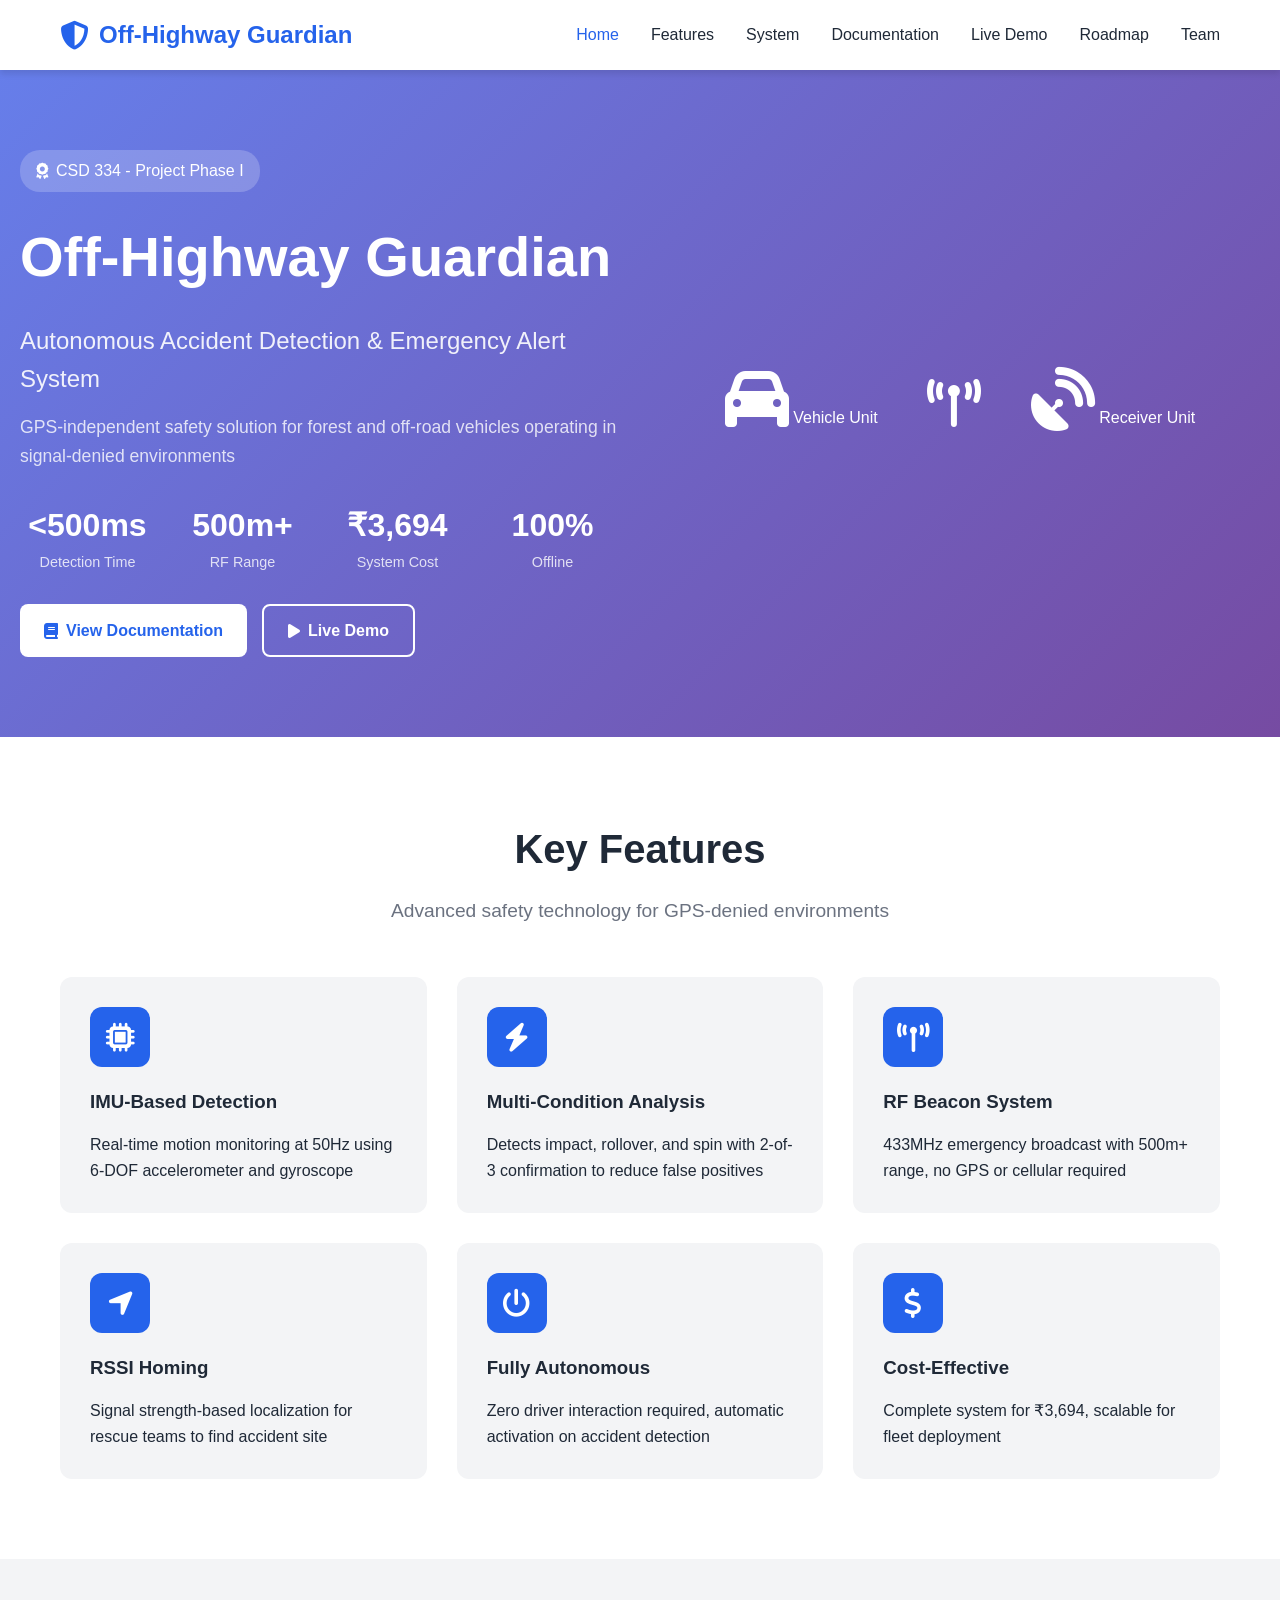
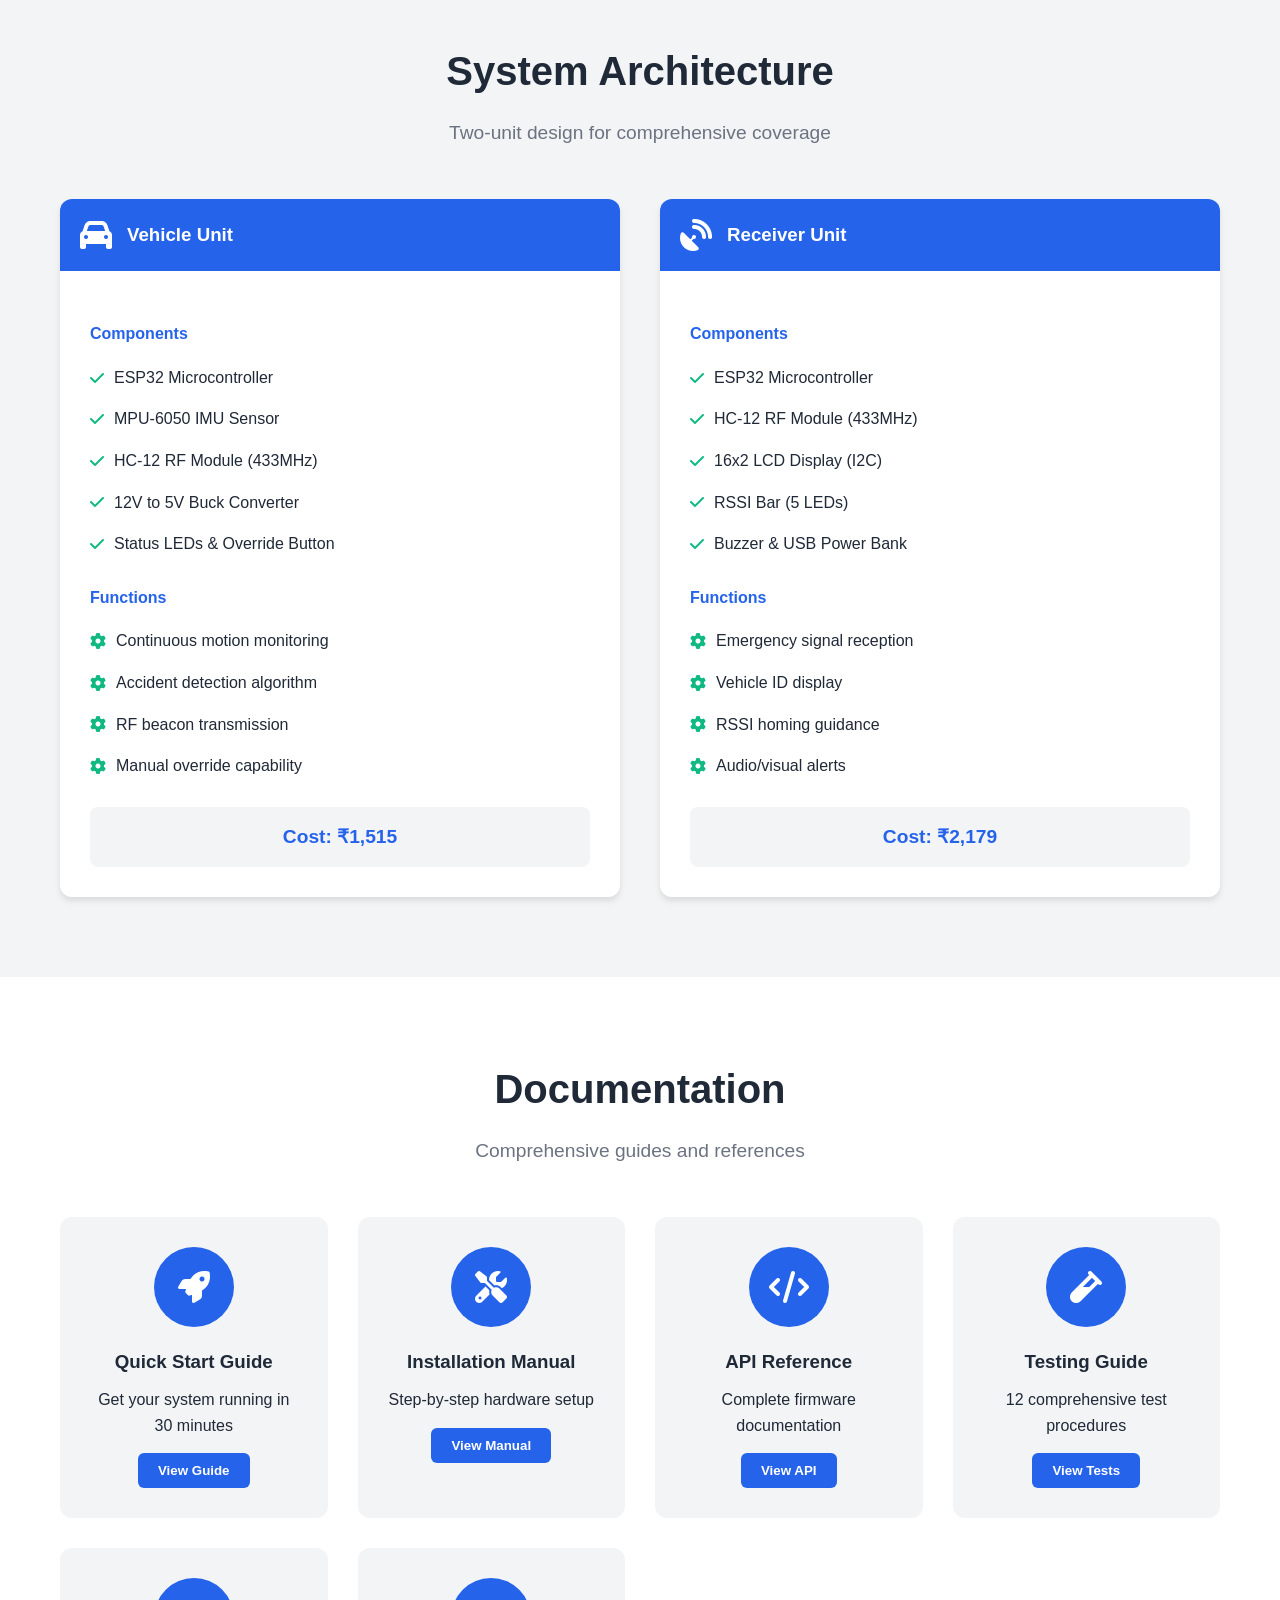
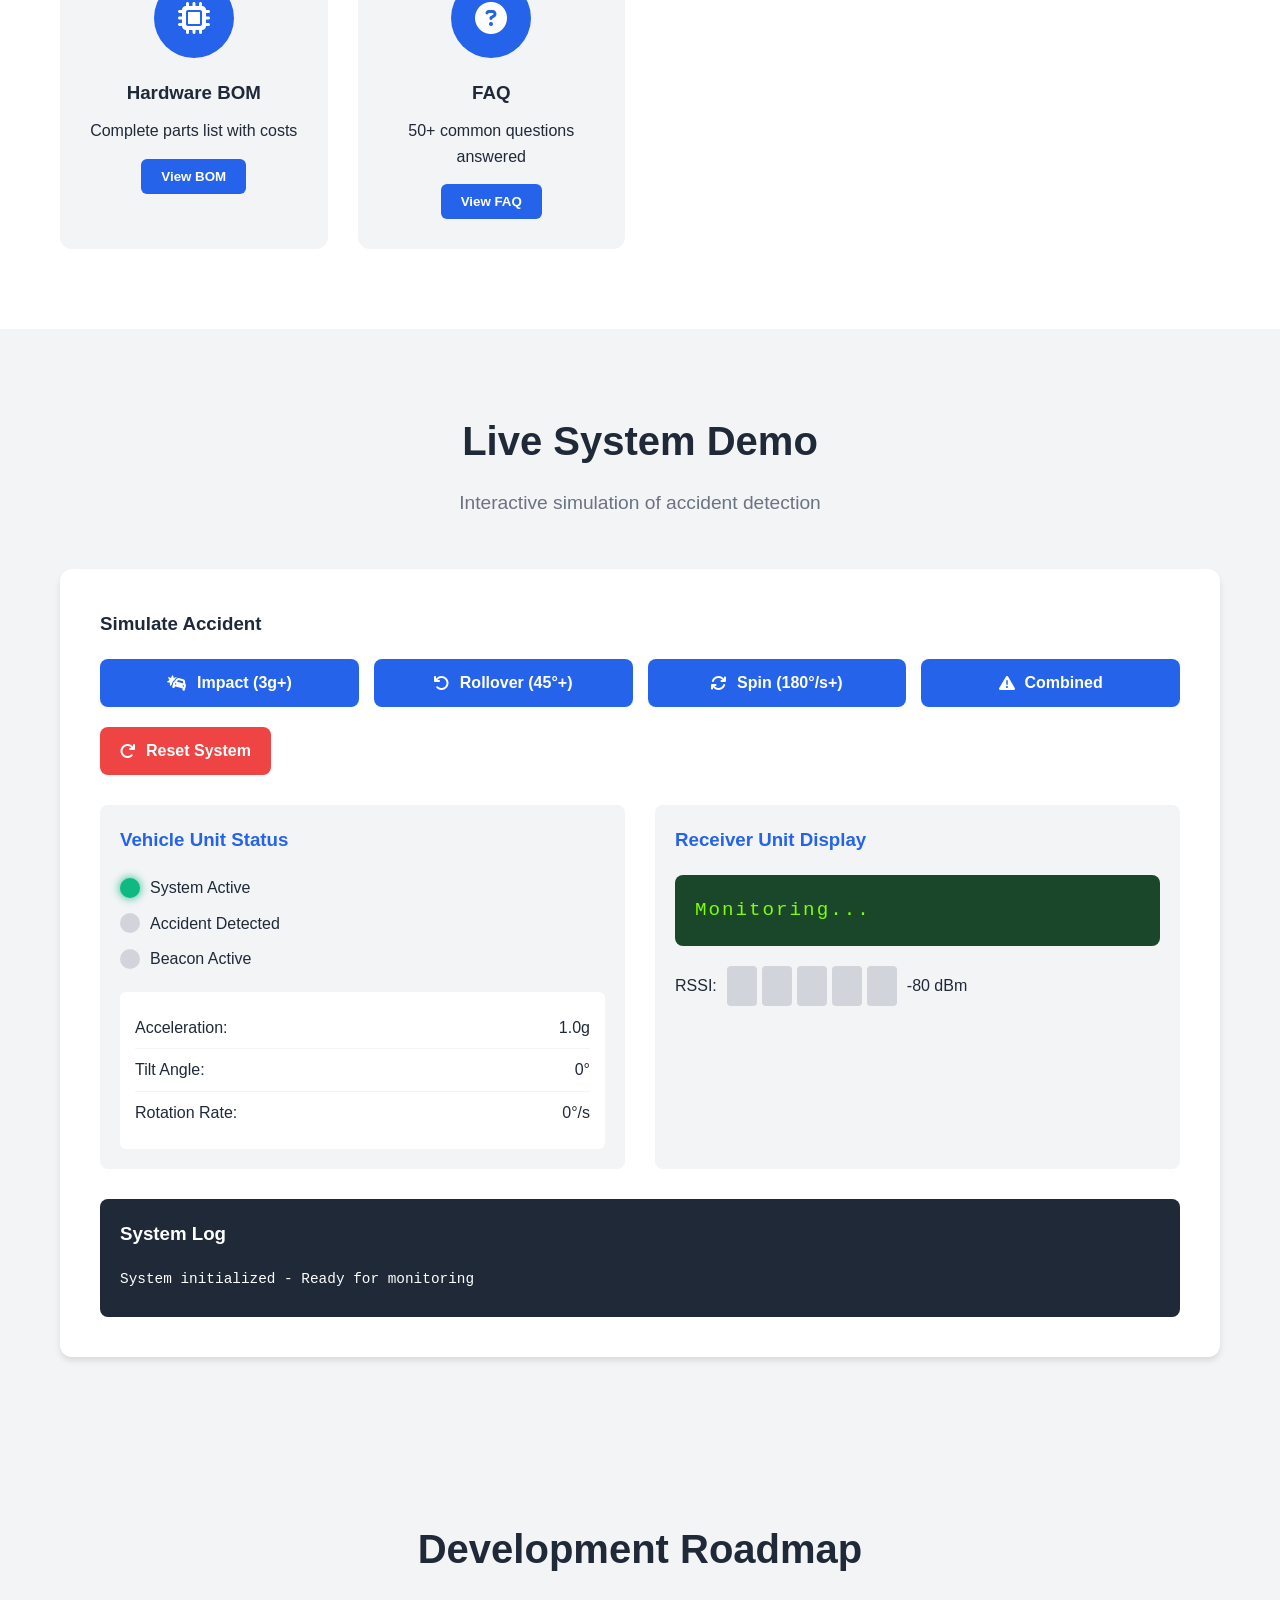
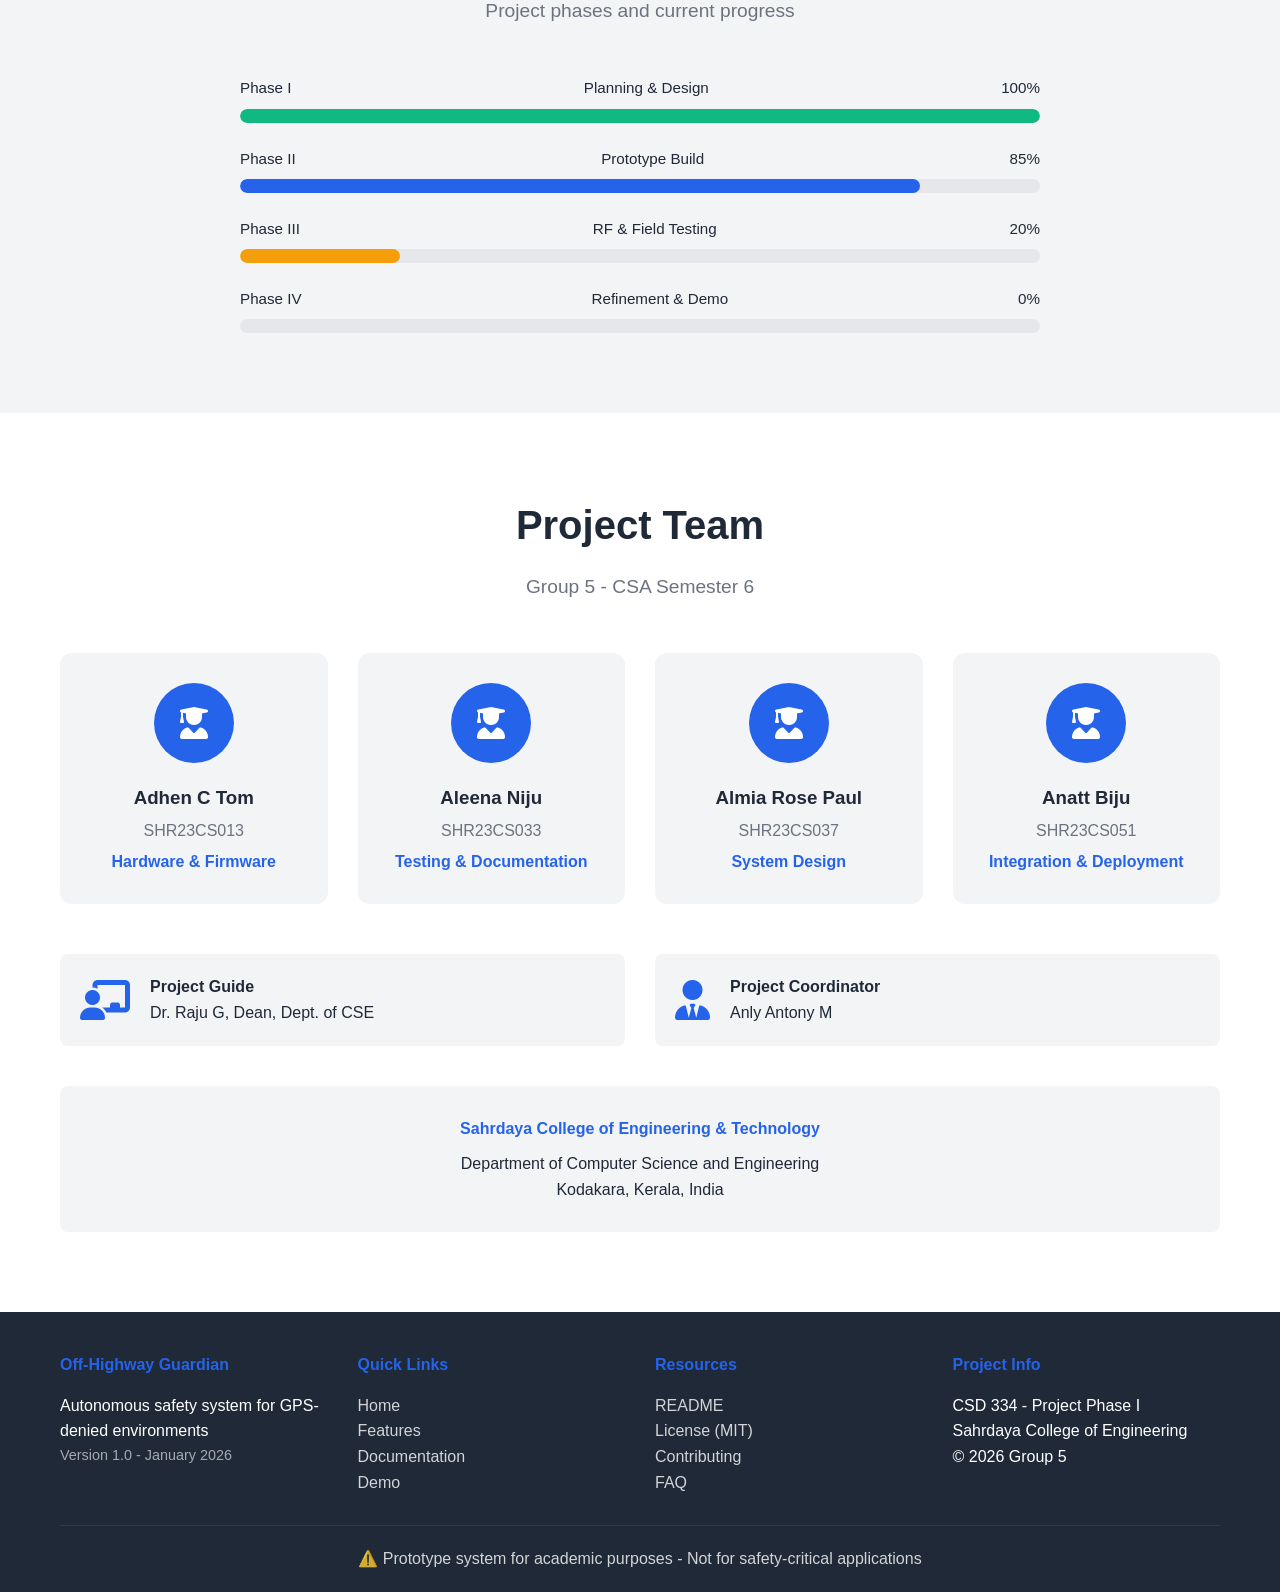
==== web-frontend/index.html @ 7e64b791 "Initial commit: Complete Off-Highway Guardian system - Vehicle unit firmware with IMU-based accident" ====
<!DOCTYPE html>
<html lang="en">
<head>
    <meta charset="UTF-8">
    <meta name="viewport" content="width=device-width, initial-scale=1.0">
    <title>Off-Highway Guardian - Project Dashboard</title>
    <link rel="stylesheet" href="styles.css">
    <link rel="stylesheet" href="https://cdnjs.cloudflare.com/ajax/libs/font-awesome/6.4.0/css/all.min.css">
</head>
<body>
    <!-- Navigation -->
    <nav class="navbar">
        <div class="nav-container">
            <div class="nav-brand">
                <i class="fas fa-shield-alt"></i>
                <span>Off-Highway Guardian</span>
            </div>
            <ul class="nav-menu">
                <li><a href="#home" class="nav-link active">Home</a></li>
                <li><a href="#features" class="nav-link">Features</a></li>
                <li><a href="#system" class="nav-link">System</a></li>
                <li><a href="#docs" class="nav-link">Documentation</a></li>
                <li><a href="#demo" class="nav-link">Live Demo</a></li>
                <li><a href="#roadmap" class="nav-link">Roadmap</a></li>
                <li><a href="#team" class="nav-link">Team</a></li>
            </ul>
            <button class="nav-toggle" id="navToggle">
                <i class="fas fa-bars"></i>
            </button>
        </div>
    </nav>

    <!-- Hero Section -->
    <section id="home" class="hero">
        <div class="hero-content">
            <div class="hero-badge">
                <i class="fas fa-award"></i>
                <span>CSD 334 - Project Phase I</span>
            </div>
            <h1 class="hero-title">Off-Highway Guardian</h1>
            <p class="hero-subtitle">Autonomous Accident Detection & Emergency Alert System</p>
            <p class="hero-description">
                GPS-independent safety solution for forest and off-road vehicles operating in signal-denied environments
            </p>
            <div class="hero-stats">
                <div class="stat">
                    <div class="stat-value">&lt;500ms</div>
                    <div class="stat-label">Detection Time</div>
                </div>
                <div class="stat">
                    <div class="stat-value">500m+</div>
                    <div class="stat-label">RF Range</div>
                </div>
                <div class="stat">
                    <div class="stat-value">₹3,694</div>
                    <div class="stat-label">System Cost</div>
                </div>
                <div class="stat">
                    <div class="stat-value">100%</div>
                    <div class="stat-label">Offline</div>
                </div>
            </div>
            <div class="hero-buttons">
                <a href="#docs" class="btn btn-primary">
                    <i class="fas fa-book"></i> View Documentation
                </a>
                <a href="#demo" class="btn btn-secondary">
                    <i class="fas fa-play"></i> Live Demo
                </a>
            </div>
        </div>
        <div class="hero-visual">
            <div class="system-diagram">
                <div class="vehicle-unit">
                    <i class="fas fa-car"></i>
                    <span>Vehicle Unit</span>
                </div>
                <div class="rf-signal">
                    <i class="fas fa-broadcast-tower"></i>
                </div>
                <div class="receiver-unit">
                    <i class="fas fa-satellite-dish"></i>
                    <span>Receiver Unit</span>
                </div>
            </div>
        </div>
    </section>

    <!-- Features Section -->
    <section id="features" class="features">
        <div class="container">
            <h2 class="section-title">Key Features</h2>
            <p class="section-subtitle">Advanced safety technology for GPS-denied environments</p>
            
            <div class="features-grid">
                <div class="feature-card">
                    <div class="feature-icon">
                        <i class="fas fa-microchip"></i>
                    </div>
                    <h3>IMU-Based Detection</h3>
                    <p>Real-time motion monitoring at 50Hz using 6-DOF accelerometer and gyroscope</p>
                </div>
                
                <div class="feature-card">
                    <div class="feature-icon">
                        <i class="fas fa-bolt"></i>
                    </div>
                    <h3>Multi-Condition Analysis</h3>
                    <p>Detects impact, rollover, and spin with 2-of-3 confirmation to reduce false positives</p>
                </div>
                
                <div class="feature-card">
                    <div class="feature-icon">
                        <i class="fas fa-broadcast-tower"></i>
                    </div>
                    <h3>RF Beacon System</h3>
                    <p>433MHz emergency broadcast with 500m+ range, no GPS or cellular required</p>
                </div>
                
                <div class="feature-card">
                    <div class="feature-icon">
                        <i class="fas fa-location-arrow"></i>
                    </div>
                    <h3>RSSI Homing</h3>
                    <p>Signal strength-based localization for rescue teams to find accident site</p>
                </div>
                
                <div class="feature-card">
                    <div class="feature-icon">
                        <i class="fas fa-power-off"></i>
                    </div>
                    <h3>Fully Autonomous</h3>
                    <p>Zero driver interaction required, automatic activation on accident detection</p>
                </div>
                
                <div class="feature-card">
                    <div class="feature-icon">
                        <i class="fas fa-dollar-sign"></i>
                    </div>
                    <h3>Cost-Effective</h3>
                    <p>Complete system for ₹3,694, scalable for fleet deployment</p>
                </div>
            </div>
        </div>
    </section>

    <!-- System Architecture -->
    <section id="system" class="system">
        <div class="container">
            <h2 class="section-title">System Architecture</h2>
            <p class="section-subtitle">Two-unit design for comprehensive coverage</p>
            
            <div class="system-grid">
                <div class="system-unit">
                    <div class="unit-header">
                        <i class="fas fa-car"></i>
                        <h3>Vehicle Unit</h3>
                    </div>
                    <div class="unit-content">
                        <h4>Components</h4>
                        <ul>
                            <li><i class="fas fa-check"></i> ESP32 Microcontroller</li>
                            <li><i class="fas fa-check"></i> MPU-6050 IMU Sensor</li>
                            <li><i class="fas fa-check"></i> HC-12 RF Module (433MHz)</li>
                            <li><i class="fas fa-check"></i> 12V to 5V Buck Converter</li>
                            <li><i class="fas fa-check"></i> Status LEDs & Override Button</li>
                        </ul>
                        <h4>Functions</h4>
                        <ul>
                            <li><i class="fas fa-cog"></i> Continuous motion monitoring</li>
                            <li><i class="fas fa-cog"></i> Accident detection algorithm</li>
                            <li><i class="fas fa-cog"></i> RF beacon transmission</li>
                            <li><i class="fas fa-cog"></i> Manual override capability</li>
                        </ul>
                        <div class="unit-cost">Cost: ₹1,515</div>
                    </div>
                </div>
                
                <div class="system-unit">
                    <div class="unit-header">
                        <i class="fas fa-satellite-dish"></i>
                        <h3>Receiver Unit</h3>
                    </div>
                    <div class="unit-content">
                        <h4>Components</h4>
                        <ul>
                            <li><i class="fas fa-check"></i> ESP32 Microcontroller</li>
                            <li><i class="fas fa-check"></i> HC-12 RF Module (433MHz)</li>
                            <li><i class="fas fa-check"></i> 16x2 LCD Display (I2C)</li>
                            <li><i class="fas fa-check"></i> RSSI Bar (5 LEDs)</li>
                            <li><i class="fas fa-check"></i> Buzzer & USB Power Bank</li>
                        </ul>
                        <h4>Functions</h4>
                        <ul>
                            <li><i class="fas fa-cog"></i> Emergency signal reception</li>
                            <li><i class="fas fa-cog"></i> Vehicle ID display</li>
                            <li><i class="fas fa-cog"></i> RSSI homing guidance</li>
                            <li><i class="fas fa-cog"></i> Audio/visual alerts</li>
                        </ul>
                        <div class="unit-cost">Cost: ₹2,179</div>
                    </div>
                </div>
            </div>
        </div>
    </section>

    <!-- Documentation Section -->
    <section id="docs" class="documentation">
        <div class="container">
            <h2 class="section-title">Documentation</h2>
            <p class="section-subtitle">Comprehensive guides and references</p>
            
            <div class="docs-grid">
                <div class="doc-card" data-doc="quick-start">
                    <div class="doc-icon">
                        <i class="fas fa-rocket"></i>
                    </div>
                    <h3>Quick Start Guide</h3>
                    <p>Get your system running in 30 minutes</p>
                    <button class="btn-doc">View Guide</button>
                </div>
                
                <div class="doc-card" data-doc="installation">
                    <div class="doc-icon">
                        <i class="fas fa-tools"></i>
                    </div>
                    <h3>Installation Manual</h3>
                    <p>Step-by-step hardware setup</p>
                    <button class="btn-doc">View Manual</button>
                </div>
                
                <div class="doc-card" data-doc="api">
                    <div class="doc-icon">
                        <i class="fas fa-code"></i>
                    </div>
                    <h3>API Reference</h3>
                    <p>Complete firmware documentation</p>
                    <button class="btn-doc">View API</button>
                </div>
                
                <div class="doc-card" data-doc="testing">
                    <div class="doc-icon">
                        <i class="fas fa-vial"></i>
                    </div>
                    <h3>Testing Guide</h3>
                    <p>12 comprehensive test procedures</p>
                    <button class="btn-doc">View Tests</button>
                </div>
                
                <div class="doc-card" data-doc="hardware">
                    <div class="doc-icon">
                        <i class="fas fa-microchip"></i>
                    </div>
                    <h3>Hardware BOM</h3>
                    <p>Complete parts list with costs</p>
                    <button class="btn-doc">View BOM</button>
                </div>
                
                <div class="doc-card" data-doc="faq">
                    <div class="doc-icon">
                        <i class="fas fa-question-circle"></i>
                    </div>
                    <h3>FAQ</h3>
                    <p>50+ common questions answered</p>
                    <button class="btn-doc">View FAQ</button>
                </div>
            </div>
        </div>
    </section>

    <!-- Live Demo Section -->
    <section id="demo" class="demo">
        <div class="container">
            <h2 class="section-title">Live System Demo</h2>
            <p class="section-subtitle">Interactive simulation of accident detection</p>
            
            <div class="demo-container">
                <div class="demo-controls">
                    <h3>Simulate Accident</h3>
                    <div class="control-group">
                        <button class="demo-btn" id="simulateImpact">
                            <i class="fas fa-car-crash"></i>
                            Impact (3g+)
                        </button>
                        <button class="demo-btn" id="simulateRollover">
                            <i class="fas fa-undo"></i>
                            Rollover (45°+)
                        </button>
                        <button class="demo-btn" id="simulateSpin">
                            <i class="fas fa-sync"></i>
                            Spin (180°/s+)
                        </button>
                        <button class="demo-btn" id="simulateCombined">
                            <i class="fas fa-exclamation-triangle"></i>
                            Combined
                        </button>
                    </div>
                    <button class="demo-btn reset" id="resetDemo">
                        <i class="fas fa-redo"></i>
                        Reset System
                    </button>
                </div>
                
                <div class="demo-display">
                    <div class="vehicle-status">
                        <h3>Vehicle Unit Status</h3>
                        <div class="status-indicators">
                            <div class="indicator" id="ledSystem">
                                <div class="led green"></div>
                                <span>System Active</span>
                            </div>
                            <div class="indicator" id="ledAccident">
                                <div class="led yellow"></div>
                                <span>Accident Detected</span>
                            </div>
                            <div class="indicator" id="ledBeacon">
                                <div class="led red"></div>
                                <span>Beacon Active</span>
                            </div>
                        </div>
                        <div class="sensor-data">
                            <div class="sensor-reading">
                                <span>Acceleration:</span>
                                <span id="accelValue">1.0g</span>
                            </div>
                            <div class="sensor-reading">
                                <span>Tilt Angle:</span>
                                <span id="tiltValue">0°</span>
                            </div>
                            <div class="sensor-reading">
                                <span>Rotation Rate:</span>
                                <span id="gyroValue">0°/s</span>
                            </div>
                        </div>
                    </div>
                    
                    <div class="receiver-status">
                        <h3>Receiver Unit Display</h3>
                        <div class="lcd-display">
                            <div class="lcd-line" id="lcdLine1">Monitoring...</div>
                            <div class="lcd-line" id="lcdLine2"></div>
                        </div>
                        <div class="rssi-bar">
                            <span>RSSI:</span>
                            <div class="rssi-leds">
                                <div class="rssi-led"></div>
                                <div class="rssi-led"></div>
                                <div class="rssi-led"></div>
                                <div class="rssi-led"></div>
                                <div class="rssi-led"></div>
                            </div>
                            <span id="rssiValue">-80 dBm</span>
                        </div>
                    </div>
                </div>
                
                <div class="demo-log">
                    <h3>System Log</h3>
                    <div class="log-content" id="logContent">
                        <div class="log-entry">System initialized - Ready for monitoring</div>
                    </div>
                </div>
            </div>
        </div>
    </section>

    <!-- Roadmap Section -->
    <section id="roadmap" class="roadmap">
        <div class="container">
            <h2 class="section-title">Development Roadmap</h2>
            <p class="section-subtitle">Project phases and current progress</p>
            <div class="roadmap-bars"></div>
        </div>
    </section>

    <!-- Team Section -->
    <section id="team" class="team">
        <div class="container">
            <h2 class="section-title">Project Team</h2>
            <p class="section-subtitle">Group 5 - CSA Semester 6</p>
            
            <div class="team-grid">
                <div class="team-card">
                    <div class="team-icon">
                        <i class="fas fa-user-graduate"></i>
                    </div>
                    <h3>Adhen C Tom</h3>
                    <p class="team-id">SHR23CS013</p>
                    <p class="team-role">Hardware & Firmware</p>
                </div>
                
                <div class="team-card">
                    <div class="team-icon">
                        <i class="fas fa-user-graduate"></i>
                    </div>
                    <h3>Aleena Niju</h3>
                    <p class="team-id">SHR23CS033</p>
                    <p class="team-role">Testing & Documentation</p>
                </div>
                
                <div class="team-card">
                    <div class="team-icon">
                        <i class="fas fa-user-graduate"></i>
                    </div>
                    <h3>Almia Rose Paul</h3>
                    <p class="team-id">SHR23CS037</p>
                    <p class="team-role">System Design</p>
                </div>
                
                <div class="team-card">
                    <div class="team-icon">
                        <i class="fas fa-user-graduate"></i>
                    </div>
                    <h3>Anatt Biju</h3>
                    <p class="team-id">SHR23CS051</p>
                    <p class="team-role">Integration & Deployment</p>
                </div>
            </div>
            
            <div class="team-supervisors">
                <div class="supervisor">
                    <i class="fas fa-chalkboard-teacher"></i>
                    <div>
                        <h4>Project Guide</h4>
                        <p>Dr. Raju G, Dean, Dept. of CSE</p>
                    </div>
                </div>
                <div class="supervisor">
                    <i class="fas fa-user-tie"></i>
                    <div>
                        <h4>Project Coordinator</h4>
                        <p>Anly Antony M</p>
                    </div>
                </div>
            </div>
            
            <div class="institution">
                <h4>Sahrdaya College of Engineering & Technology</h4>
                <p>Department of Computer Science and Engineering</p>
                <p>Kodakara, Kerala, India</p>
            </div>
        </div>
    </section>

    <!-- Footer -->
    <footer class="footer">
        <div class="container">
            <div class="footer-content">
                <div class="footer-section">
                    <h4>Off-Highway Guardian</h4>
                    <p>Autonomous safety system for GPS-denied environments</p>
                    <p class="footer-version">Version 1.0 - January 2026</p>
                </div>
                <div class="footer-section">
                    <h4>Quick Links</h4>
                    <ul>
                        <li><a href="#home">Home</a></li>
                        <li><a href="#features">Features</a></li>
                        <li><a href="#docs">Documentation</a></li>
                        <li><a href="#demo">Demo</a></li>
                    </ul>
                </div>
                <div class="footer-section">
                    <h4>Resources</h4>
                    <ul>
                        <li><a href="../README.md">README</a></li>
                        <li><a href="../LICENSE">License (MIT)</a></li>
                        <li><a href="../CONTRIBUTING.md">Contributing</a></li>
                        <li><a href="../docs/FAQ.md">FAQ</a></li>
                    </ul>
                </div>
                <div class="footer-section">
                    <h4>Project Info</h4>
                    <p>CSD 334 - Project Phase I</p>
                    <p>Sahrdaya College of Engineering</p>
                    <p>© 2026 Group 5</p>
                </div>
            </div>
            <div class="footer-bottom">
                <p>⚠️ Prototype system for academic purposes - Not for safety-critical applications</p>
            </div>
        </div>
    </footer>

    <!-- Modal for Documentation -->
    <div id="docModal" class="modal">
        <div class="modal-content">
            <span class="modal-close">&times;</span>
            <div id="modalBody"></div>
        </div>
    </div>

    <script src="script.js"></script>
</body>
</html>
---- web-frontend/styles.css ----
/* Reset and Base Styles */
* {
    margin: 0;
    padding: 0;
    box-sizing: border-box;
}

:root {
    --primary-color: #2563eb;
    --secondary-color: #10b981;
    --danger-color: #ef4444;
    --warning-color: #f59e0b;
    --dark: #1f2937;
    --light: #f3f4f6;
    --white: #ffffff;
    --shadow: 0 4px 6px rgba(0, 0, 0, 0.1);
    --shadow-lg: 0 10px 15px rgba(0, 0, 0, 0.1);
}

body {
    font-family: 'Segoe UI', Tahoma, Geneva, Verdana, sans-serif;
    line-height: 1.6;
    color: var(--dark);
    background: var(--light);
}

.container {
    max-width: 1200px;
    margin: 0 auto;
    padding: 0 20px;
}

/* Navigation */
.navbar {
    background: var(--white);
    box-shadow: var(--shadow);
    position: sticky;
    top: 0;
    z-index: 1000;
}

.nav-container {
    max-width: 1200px;
    margin: 0 auto;
    padding: 1rem 20px;
    display: flex;
    justify-content: space-between;
    align-items: center;
}

.nav-brand {
    display: flex;
    align-items: center;
    gap: 10px;
    font-size: 1.5rem;
    font-weight: bold;
    color: var(--primary-color);
}

.nav-brand i {
    font-size: 1.8rem;
}

.nav-menu {
    display: flex;
    list-style: none;
    gap: 2rem;
}

.nav-link {
    text-decoration: none;
    color: var(--dark);
    font-weight: 500;
    transition: color 0.3s;
}

.nav-link:hover,
.nav-link.active {
    color: var(--primary-color);
}

.nav-toggle {
    display: none;
    background: none;
    border: none;
    font-size: 1.5rem;
    cursor: pointer;
}

/* Hero Section */
.hero {
    background: linear-gradient(135deg, #667eea 0%, #764ba2 100%);
    color: var(--white);
    padding: 80px 20px;
    display: grid;
    grid-template-columns: 1fr 1fr;
    gap: 40px;
    align-items: center;
}

.hero-badge {
    display: inline-flex;
    align-items: center;
    gap: 8px;
    background: rgba(255, 255, 255, 0.2);
    padding: 8px 16px;
    border-radius: 20px;
    margin-bottom: 20px;
}

.hero-title {
    font-size: 3.5rem;
    margin-bottom: 20px;
    font-weight: 800;
}

.hero-subtitle {
    font-size: 1.5rem;
    margin-bottom: 15px;
    opacity: 0.9;
}

.hero-description {
    font-size: 1.1rem;
    margin-bottom: 30px;
    opacity: 0.8;
}

.hero-stats {
    display: grid;
    grid-template-columns: repeat(4, 1fr);
    gap: 20px;
    margin: 30px 0;
}

.stat {
    text-align: center;
}

.stat-value {
    font-size: 2rem;
    font-weight: bold;
}

.stat-label {
    font-size: 0.9rem;
    opacity: 0.8;
}

.hero-buttons {
    display: flex;
    gap: 15px;
}

.btn {
    padding: 12px 24px;
    border-radius: 8px;
    text-decoration: none;
    font-weight: 600;
    display: inline-flex;
    align-items: center;
    gap: 8px;
    transition: transform 0.3s, box-shadow 0.3s;
}

.btn:hover {
    transform: translateY(-2px);
    box-shadow: var(--shadow-lg);
}

.btn-primary {
    background: var(--white);
    color: var(--primary-color);
}

.btn-secondary {
    background: transparent;
    color: var(--white);
    border: 2px solid var(--white);
}

.system-diagram {
    display: flex;
    justify-content: space-around;
    align-items: center;
    padding: 40px;
}

.vehicle-unit, .receiver-unit {
    text-align: center;
}

.vehicle-unit i, .receiver-unit i {
    font-size: 4rem;
    margin-bottom: 10px;
}

.rf-signal i {
    font-size: 3rem;
    animation: pulse 2s infinite;
}

@keyframes pulse {
    0%, 100% { opacity: 0.5; }
    50% { opacity: 1; }
}

/* Sections */
section {
    padding: 80px 20px;
}

.section-title {
    font-size: 2.5rem;
    text-align: center;
    margin-bottom: 15px;
    color: var(--dark);
}

.section-subtitle {
    text-align: center;
    font-size: 1.2rem;
    color: #6b7280;
    margin-bottom: 50px;
}

/* Features */
.features {
    background: var(--white);
}

.features-grid {
    display: grid;
    grid-template-columns: repeat(auto-fit, minmax(300px, 1fr));
    gap: 30px;
}

.feature-card {
    padding: 30px;
    background: var(--light);
    border-radius: 12px;
    transition: transform 0.3s, box-shadow 0.3s;
}

.feature-card:hover {
    transform: translateY(-5px);
    box-shadow: var(--shadow-lg);
}

.feature-icon {
    width: 60px;
    height: 60px;
    background: var(--primary-color);
    color: var(--white);
    border-radius: 12px;
    display: flex;
    align-items: center;
    justify-content: center;
    font-size: 1.8rem;
    margin-bottom: 20px;
}

.feature-card h3 {
    margin-bottom: 15px;
    color: var(--dark);
}

/* System */
.system-grid {
    display: grid;
    grid-template-columns: repeat(auto-fit, minmax(400px, 1fr));
    gap: 40px;
}

.system-unit {
    background: var(--white);
    border-radius: 12px;
    overflow: hidden;
    box-shadow: var(--shadow);
}

.unit-header {
    background: var(--primary-color);
    color: var(--white);
    padding: 20px;
    display: flex;
    align-items: center;
    gap: 15px;
}

.unit-header i {
    font-size: 2rem;
}

.unit-content {
    padding: 30px;
}

.unit-content h4 {
    margin: 20px 0 10px 0;
    color: var(--primary-color);
}

.unit-content ul {
    list-style: none;
    margin-bottom: 20px;
}

.unit-content li {
    padding: 8px 0;
    display: flex;
    align-items: center;
    gap: 10px;
}

.unit-content li i {
    color: var(--secondary-color);
}

.unit-cost {
    background: var(--light);
    padding: 15px;
    border-radius: 8px;
    text-align: center;
    font-weight: bold;
    font-size: 1.2rem;
    color: var(--primary-color);
}

/* Documentation */
.documentation {
    background: var(--white);
}

.docs-grid {
    display: grid;
    grid-template-columns: repeat(auto-fit, minmax(250px, 1fr));
    gap: 30px;
}

.doc-card {
    background: var(--light);
    padding: 30px;
    border-radius: 12px;
    text-align: center;
    transition: transform 0.3s;
    cursor: pointer;
}

.doc-card:hover {
    transform: translateY(-5px);
    box-shadow: var(--shadow-lg);
}

.doc-icon {
    width: 80px;
    height: 80px;
    background: var(--primary-color);
    color: var(--white);
    border-radius: 50%;
    display: flex;
    align-items: center;
    justify-content: center;
    font-size: 2rem;
    margin: 0 auto 20px;
}

.doc-card h3 {
    margin-bottom: 10px;
}

.btn-doc {
    margin-top: 15px;
    padding: 10px 20px;
    background: var(--primary-color);
    color: var(--white);
    border: none;
    border-radius: 6px;
    cursor: pointer;
    font-weight: 600;
    transition: background 0.3s;
}

.btn-doc:hover {
    background: #1d4ed8;
}

/* Demo */
.demo-container {
    background: var(--white);
    border-radius: 12px;
    padding: 40px;
    box-shadow: var(--shadow);
}

.demo-controls {
    margin-bottom: 30px;
}

.demo-controls h3 {
    margin-bottom: 20px;
}

.control-group {
    display: grid;
    grid-template-columns: repeat(auto-fit, minmax(200px, 1fr));
    gap: 15px;
    margin-bottom: 20px;
}

.demo-btn {
    padding: 15px 20px;
    background: var(--primary-color);
    color: var(--white);
    border: none;
    border-radius: 8px;
    cursor: pointer;
    font-size: 1rem;
    font-weight: 600;
    display: flex;
    align-items: center;
    justify-content: center;
    gap: 10px;
    transition: background 0.3s;
}

.demo-btn:hover {
    background: #1d4ed8;
}

.demo-btn.reset {
    background: var(--danger-color);
}

.demo-btn.reset:hover {
    background: #dc2626;
}

.demo-display {
    display: grid;
    grid-template-columns: 1fr 1fr;
    gap: 30px;
    margin-bottom: 30px;
}

.vehicle-status, .receiver-status {
    background: var(--light);
    padding: 20px;
    border-radius: 8px;
}

.vehicle-status h3, .receiver-status h3 {
    margin-bottom: 20px;
    color: var(--primary-color);
}

.status-indicators {
    margin-bottom: 20px;
}

.indicator {
    display: flex;
    align-items: center;
    gap: 10px;
    margin-bottom: 10px;
}

.led {
    width: 20px;
    height: 20px;
    border-radius: 50%;
    background: #d1d5db;
}

.led.green.active {
    background: var(--secondary-color);
    box-shadow: 0 0 10px var(--secondary-color);
}

.led.yellow.active {
    background: var(--warning-color);
    box-shadow: 0 0 10px var(--warning-color);
}

.led.red.active {
    background: var(--danger-color);
    box-shadow: 0 0 10px var(--danger-color);
    animation: blink 1s infinite;
}

@keyframes blink {
    0%, 100% { opacity: 1; }
    50% { opacity: 0.3; }
}

.sensor-data {
    background: var(--white);
    padding: 15px;
    border-radius: 6px;
}

.sensor-reading {
    display: flex;
    justify-content: space-between;
    padding: 8px 0;
    border-bottom: 1px solid var(--light);
}

.sensor-reading:last-child {
    border-bottom: none;
}

.lcd-display {
    background: #1a472a;
    color: #7fff00;
    font-family: 'Courier New', monospace;
    padding: 20px;
    border-radius: 8px;
    margin-bottom: 20px;
}

.lcd-line {
    font-size: 1.2rem;
    letter-spacing: 2px;
}

.rssi-bar {
    display: flex;
    align-items: center;
    gap: 10px;
}

.rssi-leds {
    display: flex;
    gap: 5px;
}

.rssi-led {
    width: 30px;
    height: 40px;
    background: #d1d5db;
    border-radius: 4px;
}

.rssi-led.active {
    background: var(--secondary-color);
}

.demo-log {
    background: var(--dark);
    color: var(--white);
    padding: 20px;
    border-radius: 8px;
}

.demo-log h3 {
    margin-bottom: 15px;
}

.log-content {
    max-height: 200px;
    overflow-y: auto;
    font-family: 'Courier New', monospace;
    font-size: 0.9rem;
}

.log-entry {
    padding: 5px 0;
    border-bottom: 1px solid rgba(255, 255, 255, 0.1);
}

.log-entry:last-child {
    border-bottom: none;
}

/* Team */
.team {
    background: var(--white);
}

.team-grid {
    display: grid;
    grid-template-columns: repeat(auto-fit, minmax(250px, 1fr));
    gap: 30px;
    margin-bottom: 50px;
}

.team-card {
    background: var(--light);
    padding: 30px;
    border-radius: 12px;
    text-align: center;
}

.team-icon {
    width: 80px;
    height: 80px;
    background: var(--primary-color);
    color: var(--white);
    border-radius: 50%;
    display: flex;
    align-items: center;
    justify-content: center;
    font-size: 2rem;
    margin: 0 auto 20px;
}

.team-id {
    color: #6b7280;
    margin: 5px 0;
}

.team-role {
    color: var(--primary-color);
    font-weight: 600;
}

.team-supervisors {
    display: grid;
    grid-template-columns: repeat(auto-fit, minmax(300px, 1fr));
    gap: 30px;
    margin-bottom: 40px;
}

.supervisor {
    display: flex;
    align-items: center;
    gap: 20px;
    background: var(--light);
    padding: 20px;
    border-radius: 8px;
}

.supervisor i {
    font-size: 2.5rem;
    color: var(--primary-color);
}

.institution {
    text-align: center;
    padding: 30px;
    background: var(--light);
    border-radius: 8px;
}

.institution h4 {
    color: var(--primary-color);
    margin-bottom: 10px;
}

/* Footer */
.footer {
    background: var(--dark);
    color: var(--white);
    padding: 40px 20px 20px;
}

.footer-content {
    display: grid;
    grid-template-columns: repeat(auto-fit, minmax(200px, 1fr));
    gap: 30px;
    margin-bottom: 30px;
}

.footer-section h4 {
    margin-bottom: 15px;
    color: var(--primary-color);
}

.footer-section ul {
    list-style: none;
}

.footer-section a {
    color: var(--white);
    text-decoration: none;
    opacity: 0.8;
    transition: opacity 0.3s;
}

.footer-section a:hover {
    opacity: 1;
}

.footer-version {
    opacity: 0.6;
    font-size: 0.9rem;
}

.footer-bottom {
    text-align: center;
    padding-top: 20px;
    border-top: 1px solid rgba(255, 255, 255, 0.1);
    opacity: 0.8;
}

/* Modal */
.modal {
    display: none;
    position: fixed;
    z-index: 2000;
    left: 0;
    top: 0;
    width: 100%;
    height: 100%;
    background: rgba(0, 0, 0, 0.8);
}

.modal-content {
    background: var(--white);
    margin: 5% auto;
    padding: 40px;
    width: 90%;
    max-width: 900px;
    max-height: 80vh;
    overflow-y: auto;
    border-radius: 12px;
    position: relative;
}

.modal-close {
    position: absolute;
    right: 20px;
    top: 20px;
    font-size: 2rem;
    cursor: pointer;
    color: var(--dark);
}

.modal-close:hover {
    color: var(--danger-color);
}

/* Responsive */
@media (max-width: 768px) {
    .nav-menu {
        display: none;
    }
    
    .nav-toggle {
        display: block;
    }
    
    .hero {
        grid-template-columns: 1fr;
    }
    
    .hero-title {
        font-size: 2.5rem;
    }
    
    .hero-stats {
        grid-template-columns: repeat(2, 1fr);
    }
    
    .demo-display {
        grid-template-columns: 1fr;
    }
    
    .system-grid {
        grid-template-columns: 1fr;
    }
}

/* Mobile nav open state */
.nav-menu.open {
    display: flex;
    flex-direction: column;
    position: absolute;
    top: 70px;
    left: 0;
    right: 0;
    background: var(--white);
    padding: 20px;
    box-shadow: var(--shadow-lg);
    gap: 1rem;
}

/* Modal tables */
.modal-table {
    width: 100%;
    border-collapse: collapse;
    margin: 15px 0;
}

.modal-table th,
.modal-table td {
    padding: 10px 14px;
    border: 1px solid #e5e7eb;
    text-align: left;
    font-size: 0.95rem;
}

.modal-table th {
    background: var(--primary-color);
    color: var(--white);
}

.modal-table tr:nth-child(even) td {
    background: var(--light);
}

/* Modal content headings */
#modalBody h2 { font-size: 1.8rem; margin-bottom: 20px; color: var(--primary-color); }
#modalBody h3 { font-size: 1.2rem; margin: 24px 0 10px; color: var(--dark); }
#modalBody h4 { margin: 16px 0 8px; }
#modalBody p  { margin-bottom: 12px; line-height: 1.7; }
#modalBody ul, #modalBody ol { padding-left: 20px; margin-bottom: 12px; }
#modalBody li { margin-bottom: 6px; }
#modalBody pre {
    background: #1f2937;
    color: #d1fae5;
    padding: 16px;
    border-radius: 8px;
    overflow-x: auto;
    font-size: 0.85rem;
    margin: 12px 0;
    line-height: 1.6;
}
#modalBody code {
    background: #e5e7eb;
    padding: 2px 6px;
    border-radius: 4px;
    font-size: 0.9rem;
}

/* Roadmap section */
.roadmap {
    background: var(--light);
}

.roadmap-bars {
    max-width: 800px;
    margin: 0 auto;
    display: flex;
    flex-direction: column;
    gap: 24px;
}

.roadmap-item {}

.roadmap-label {
    display: flex;
    justify-content: space-between;
    margin-bottom: 8px;
    font-size: 0.95rem;
    font-weight: 500;
}

.roadmap-track {
    height: 14px;
    background: #e5e7eb;
    border-radius: 8px;
    overflow: hidden;
}

.roadmap-fill {
    height: 100%;
    border-radius: 8px;
    transition: width 1s ease;
}

/* Hero visual responsive */
@media (max-width: 768px) {
    .hero-visual { display: none; }
    .hero { padding: 60px 20px; }
}
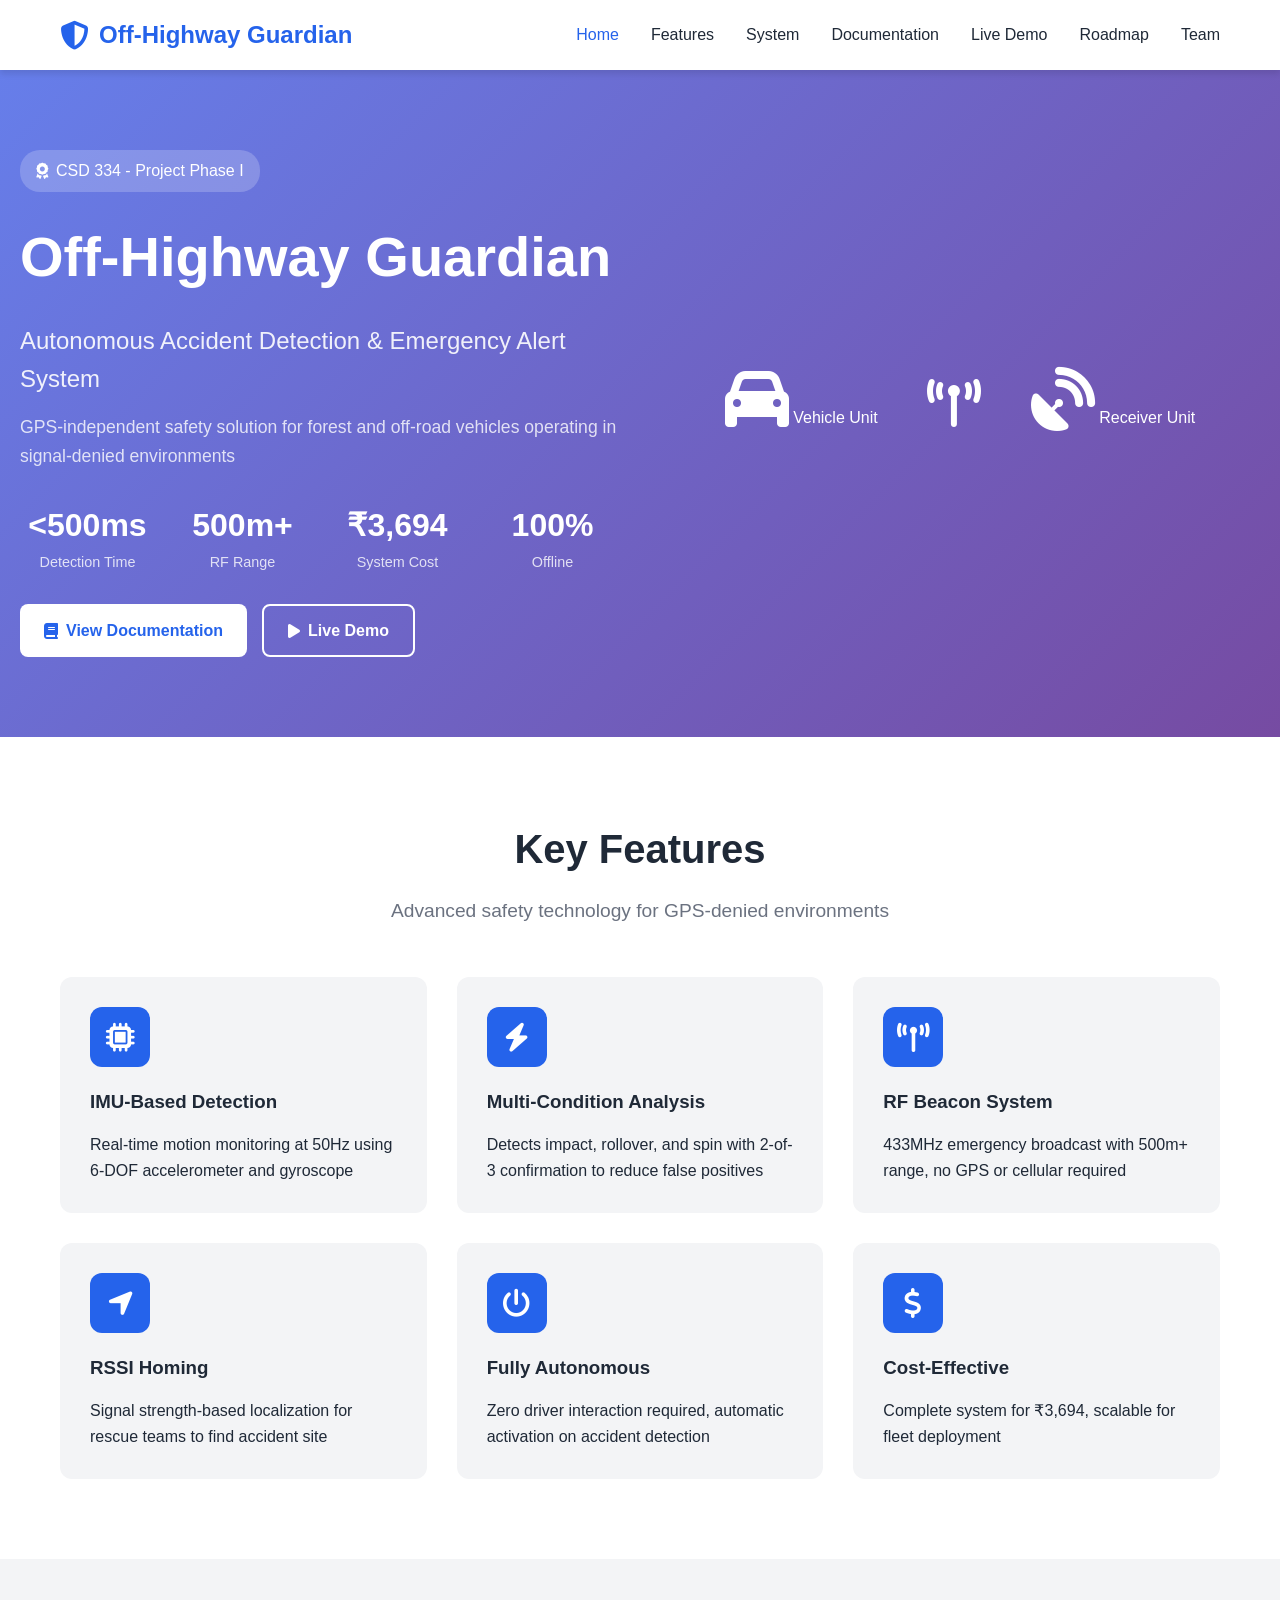
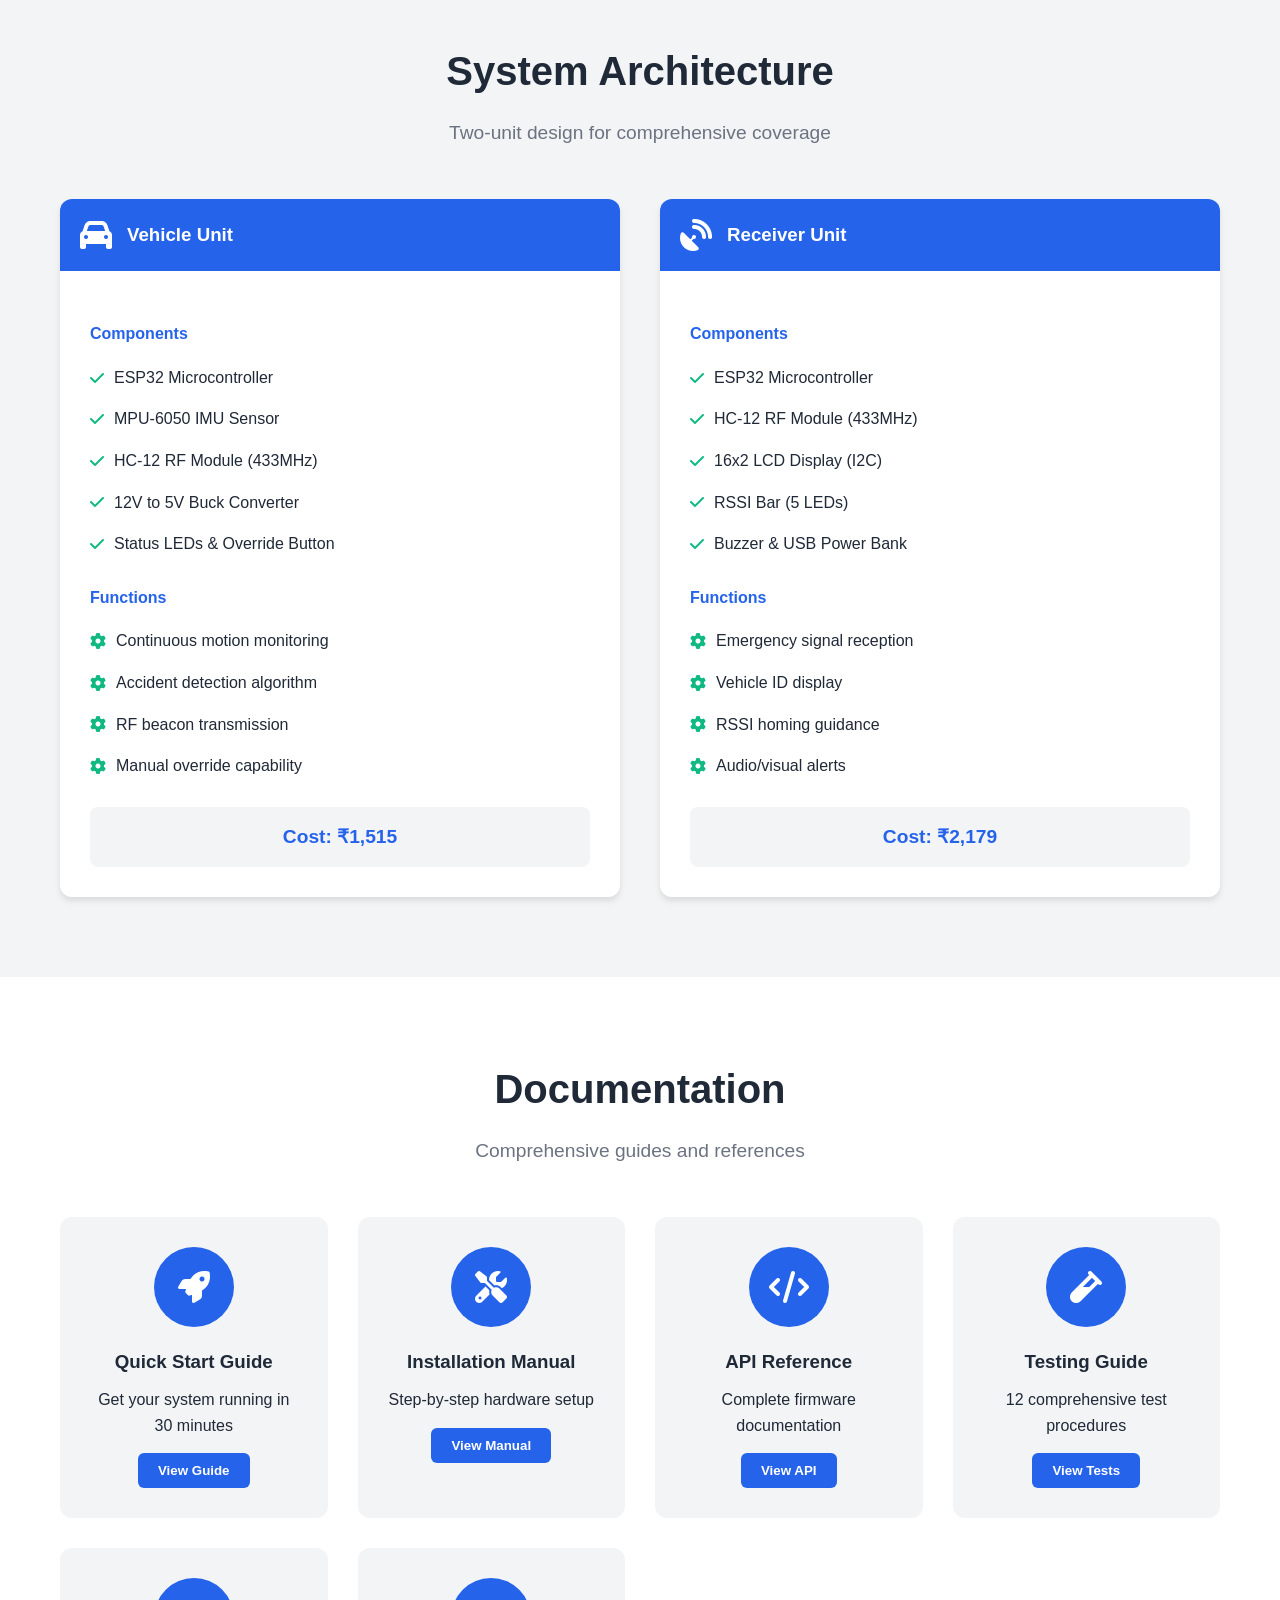
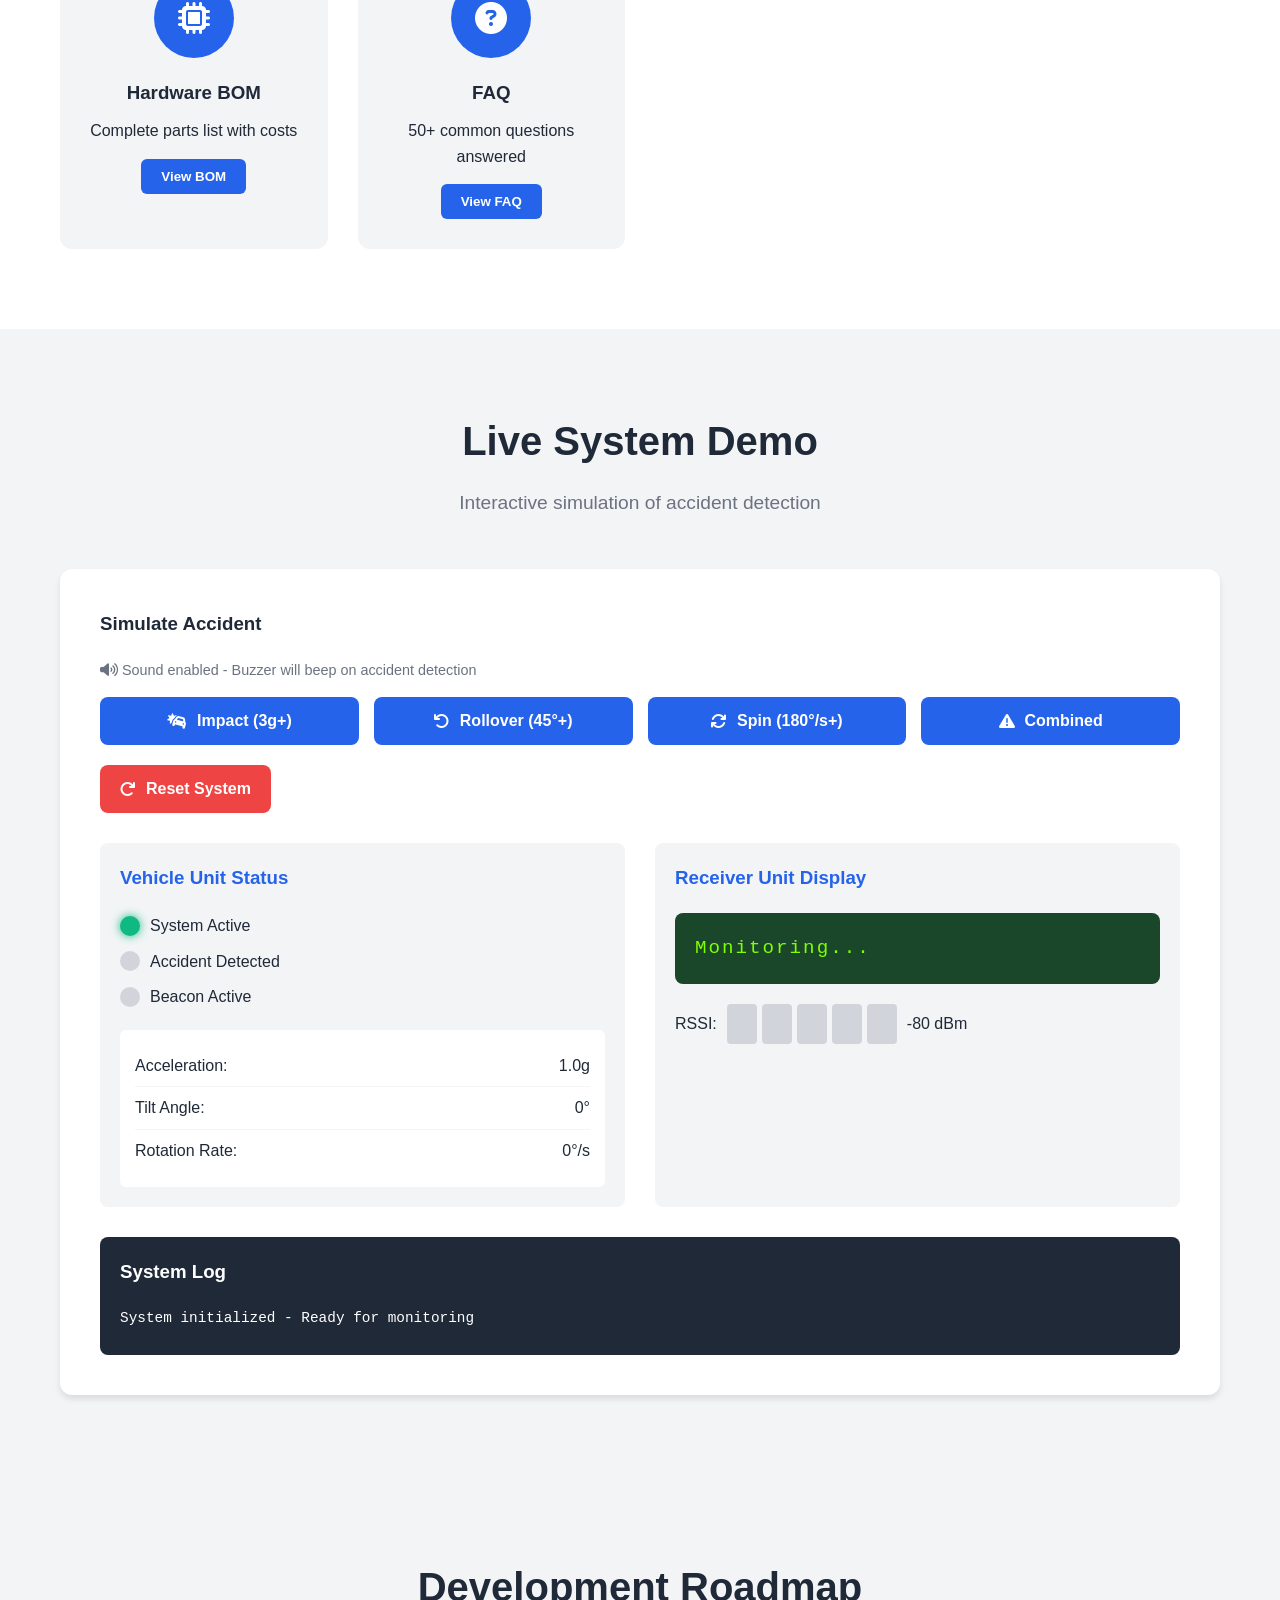
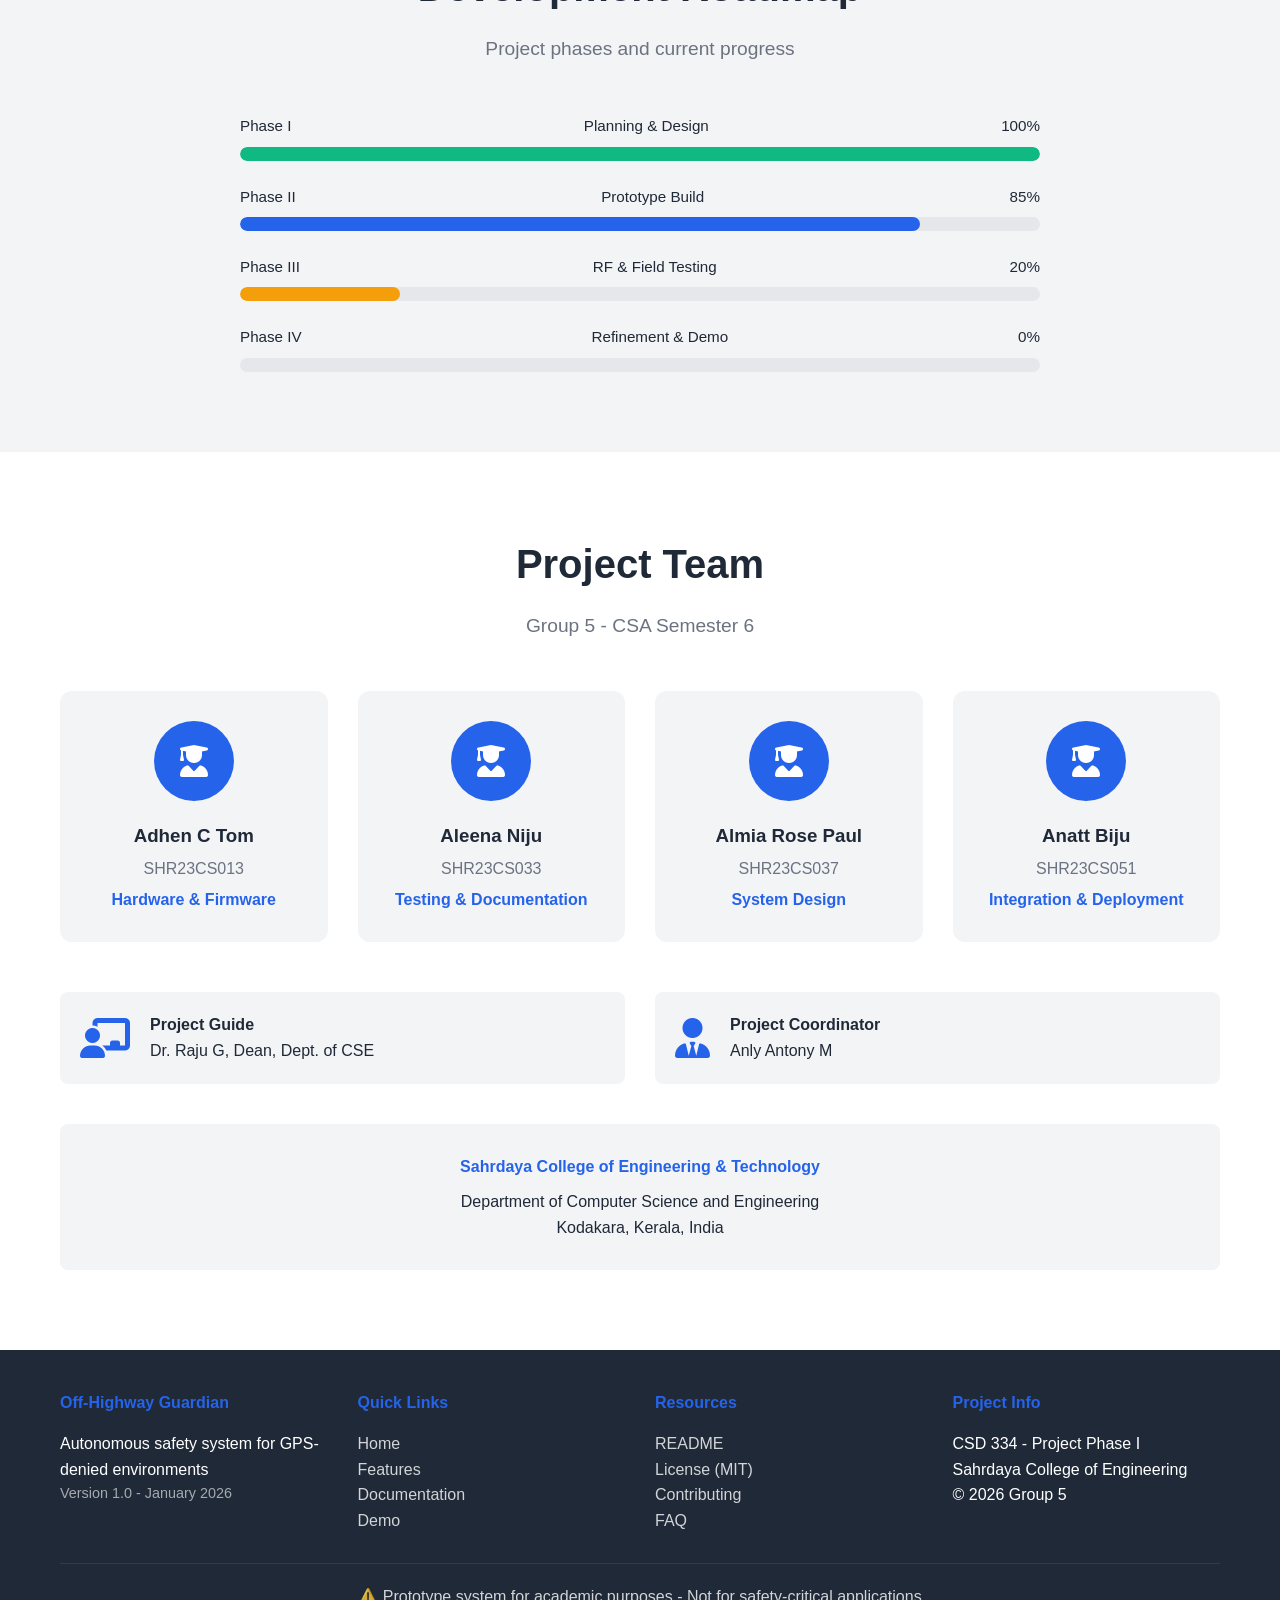
==== commit f83521dd: "Add buzzer sound effects to web demo - Plays 3 beeps (beep-beep-beep) when accident is detected - Us" ====
--- a/web-frontend/index.html
+++ b/web-frontend/index.html
@@ -277,6 +277,9 @@
             <div class="demo-container">
                 <div class="demo-controls">
                     <h3>Simulate Accident</h3>
+                    <p style="color: #6b7280; font-size: 0.9rem; margin-bottom: 15px;">
+                        <i class="fas fa-volume-up"></i> Sound enabled - Buzzer will beep on accident detection
+                    </p>
                     <div class="control-group">
                         <button class="demo-btn" id="simulateImpact">
                             <i class="fas fa-car-crash"></i>
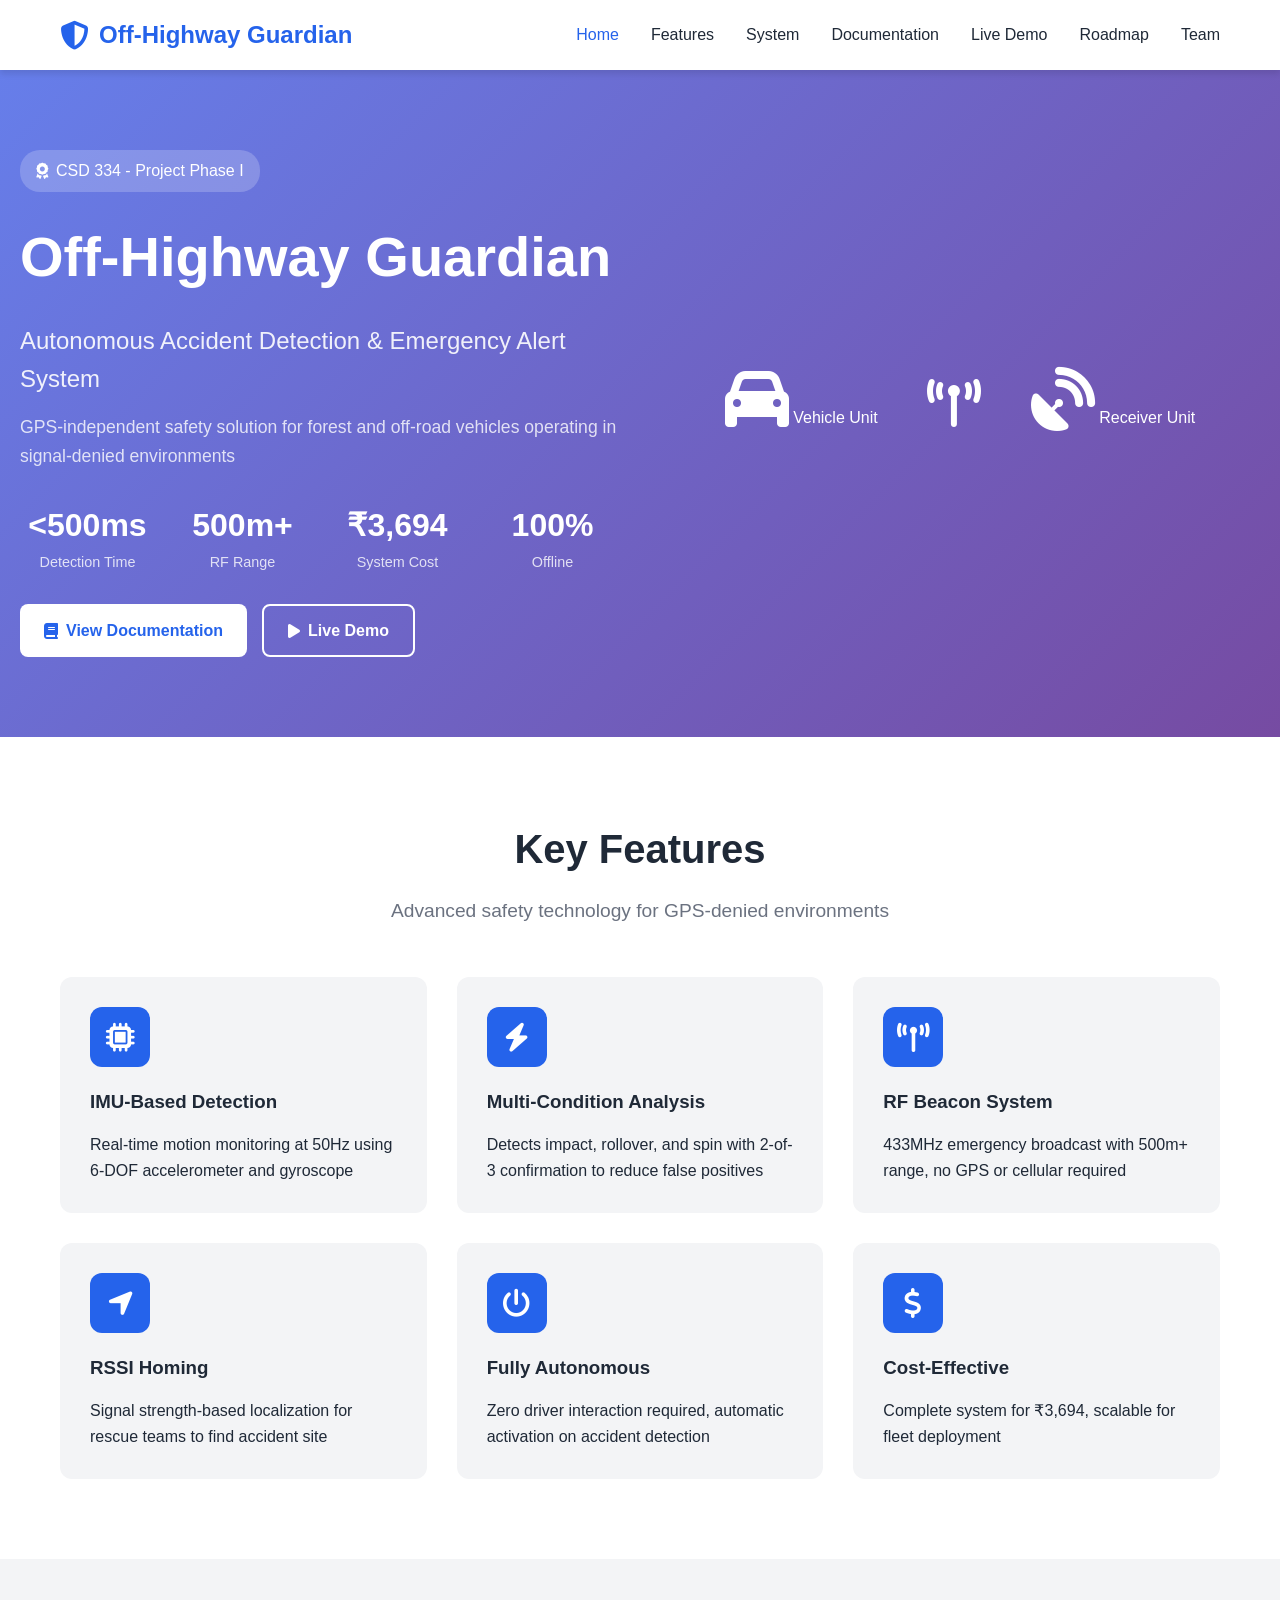
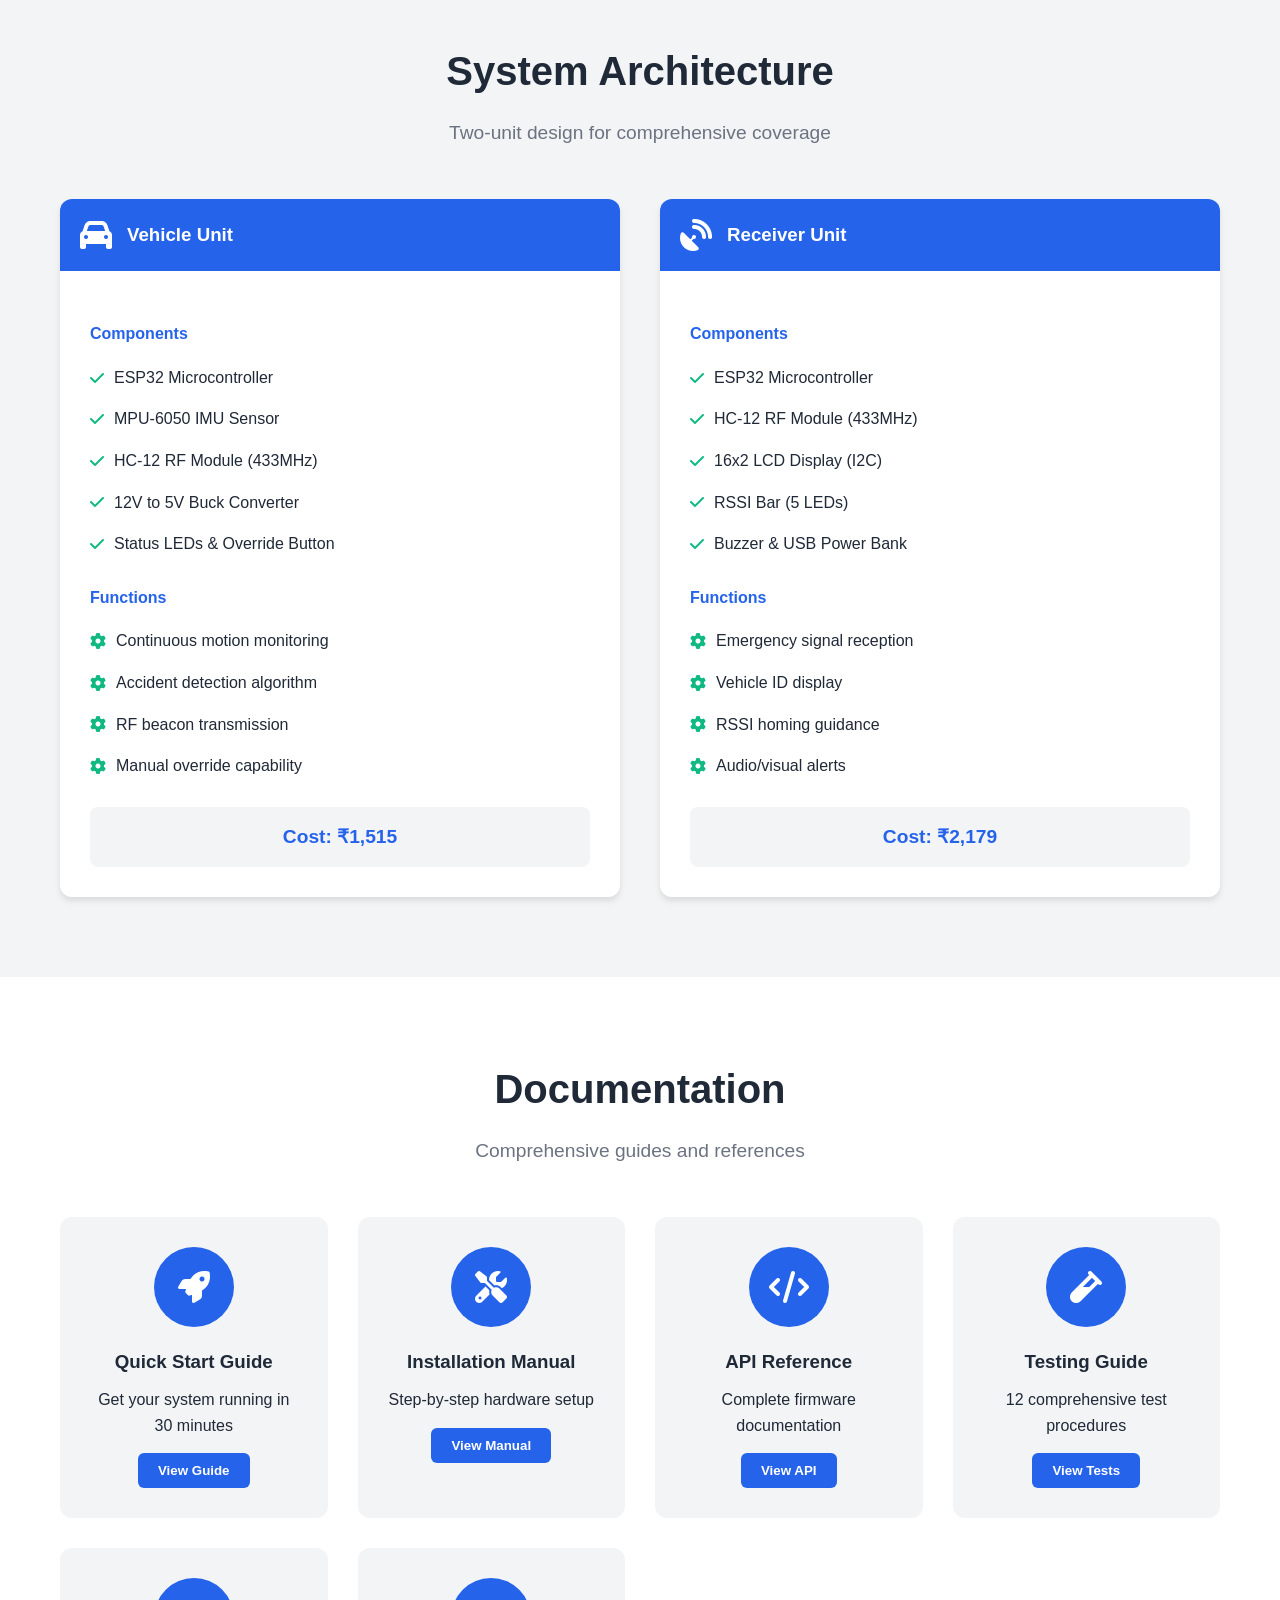
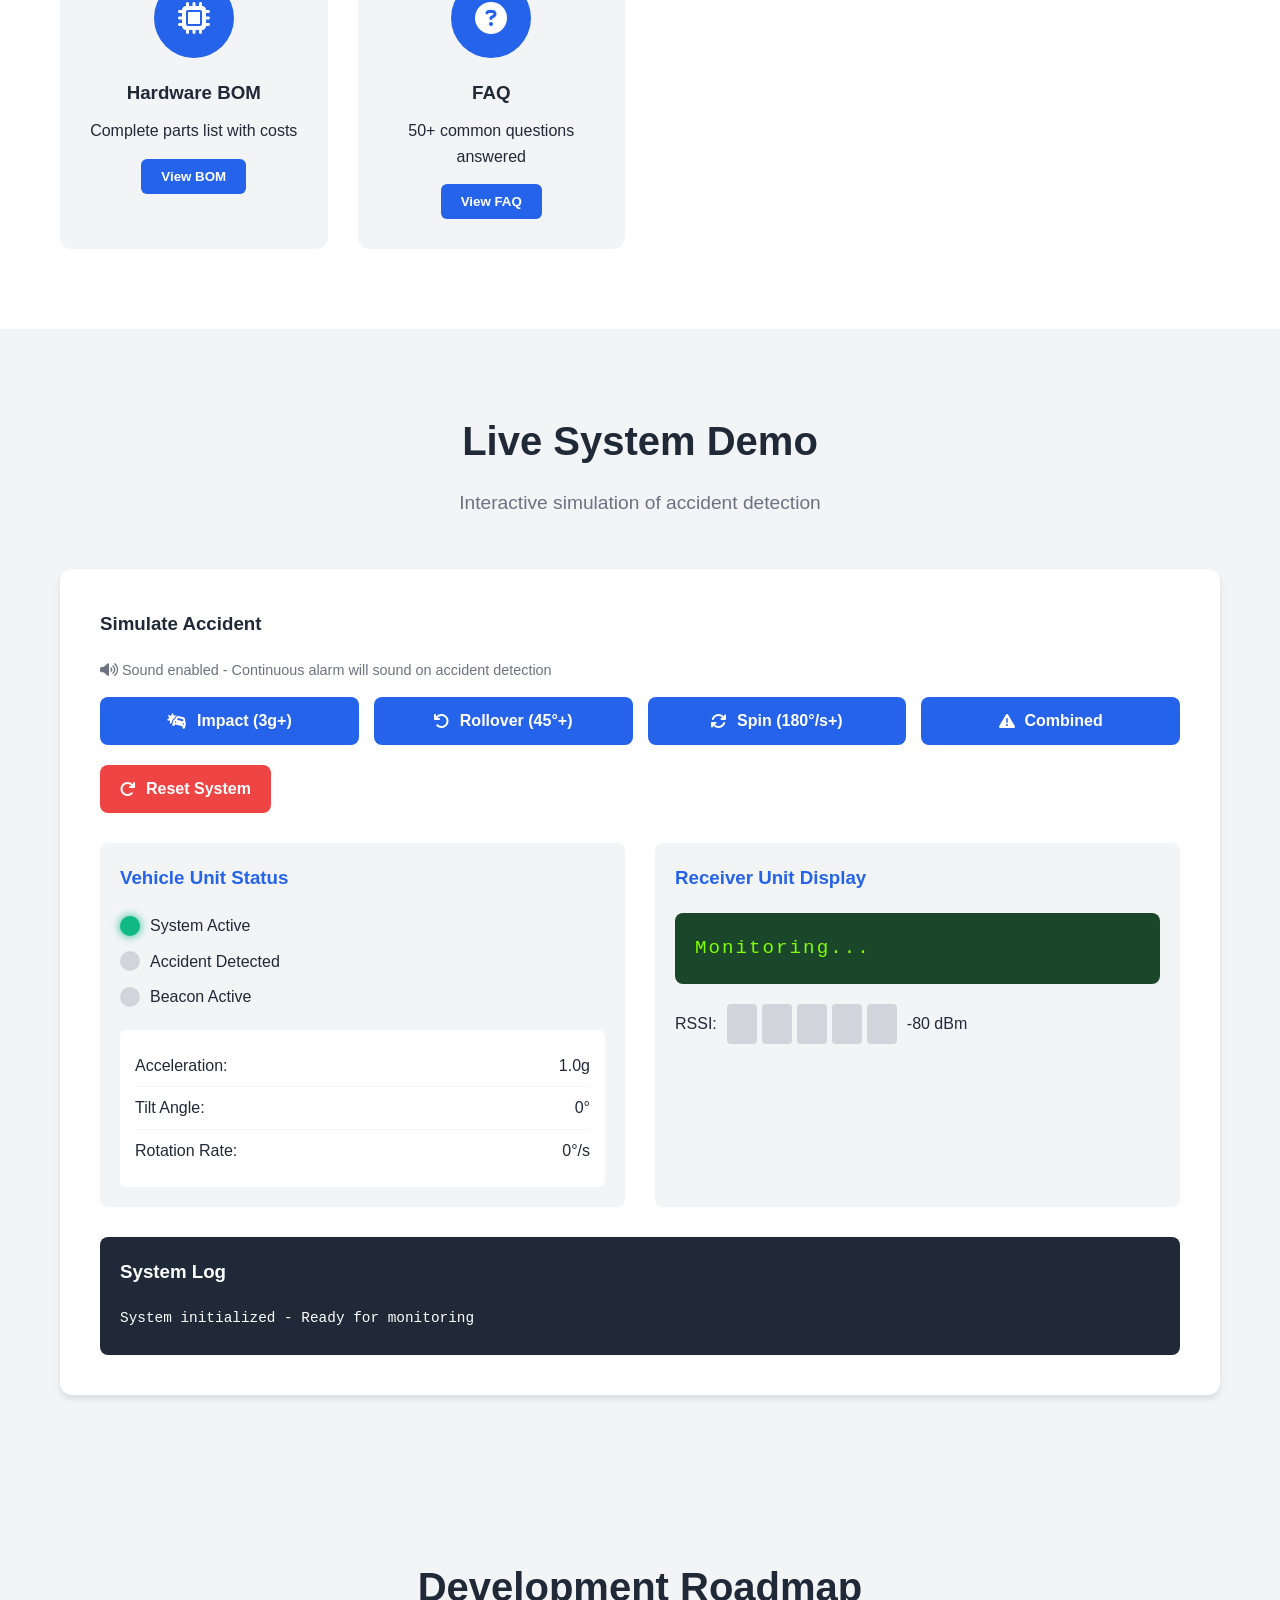
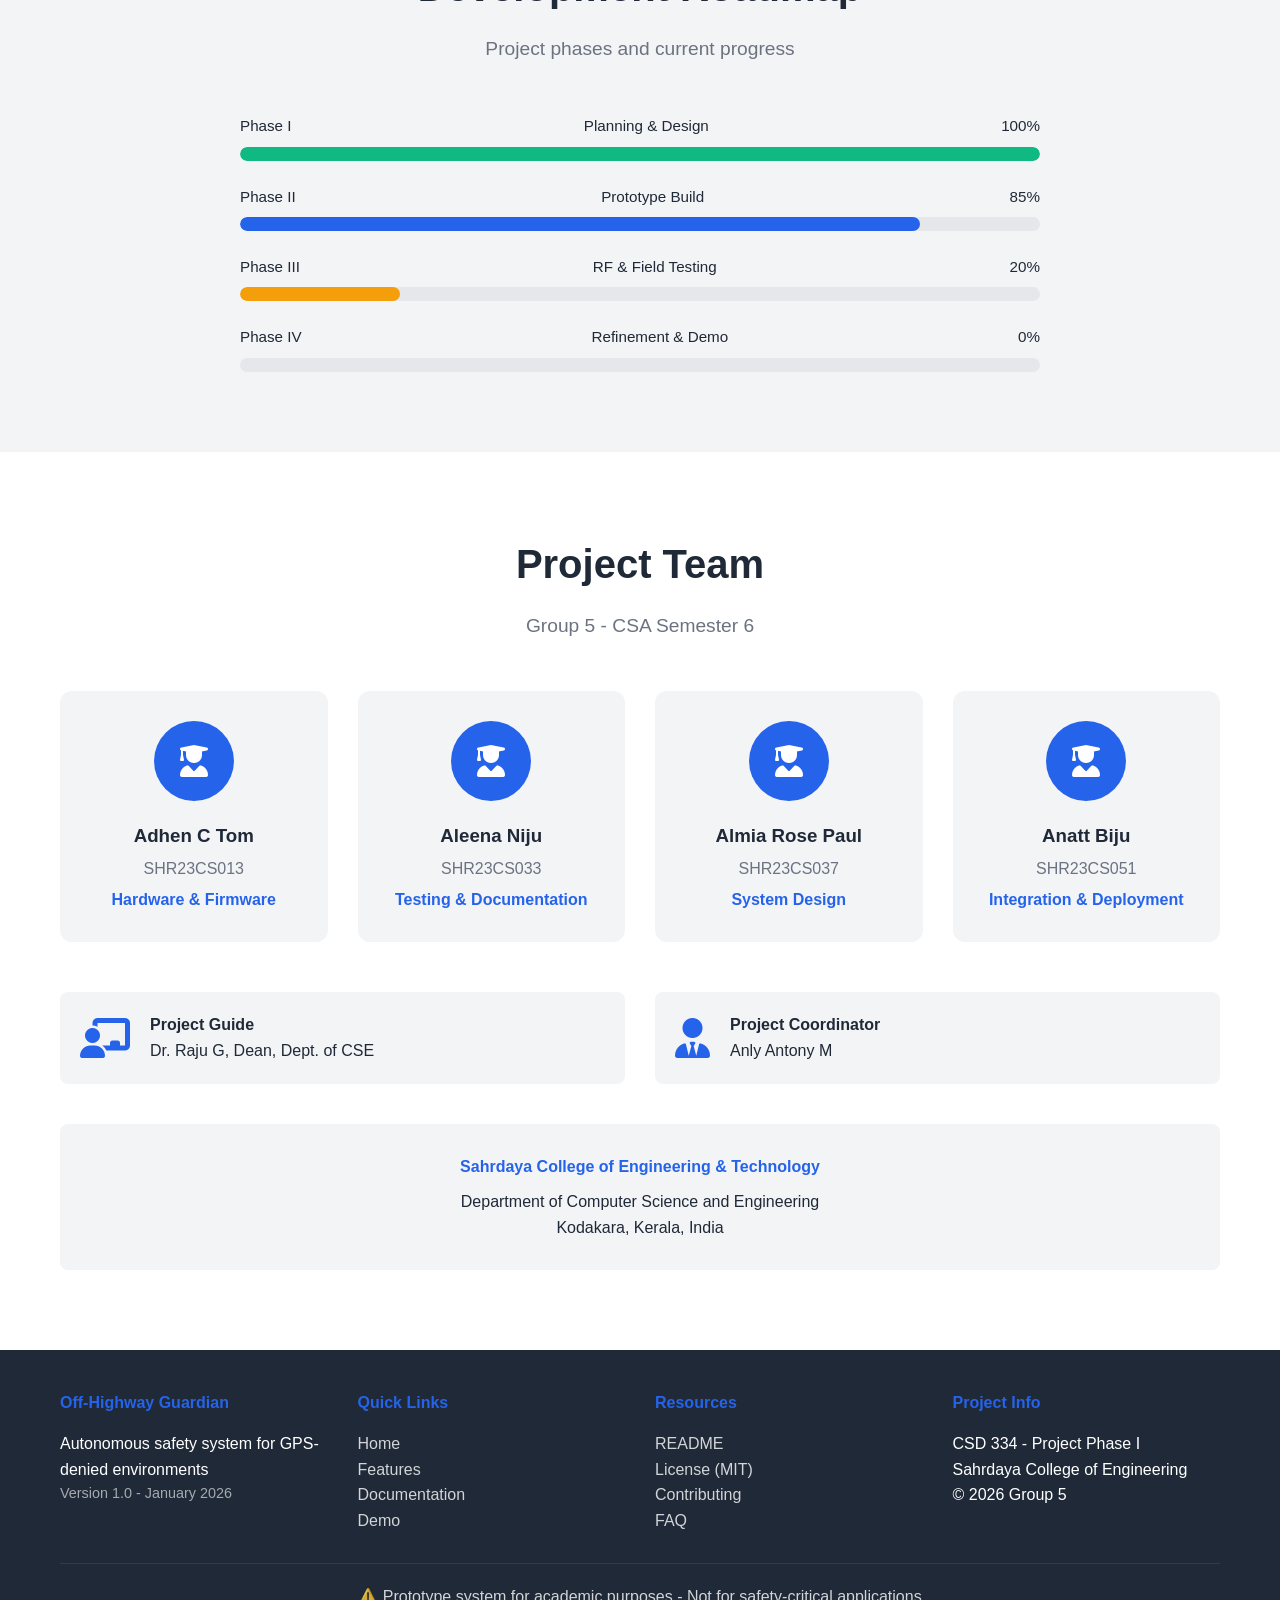
==== commit 5644a830: "Change buzzer to continuous alarm sound - Continuous beeping every 500ms instead of 3 beeps - Alarm " ====
--- a/web-frontend/index.html
+++ b/web-frontend/index.html
@@ -278,7 +278,7 @@
                 <div class="demo-controls">
                     <h3>Simulate Accident</h3>
                     <p style="color: #6b7280; font-size: 0.9rem; margin-bottom: 15px;">
-                        <i class="fas fa-volume-up"></i> Sound enabled - Buzzer will beep on accident detection
+                        <i class="fas fa-volume-up"></i> Sound enabled - Continuous alarm will sound on accident detection
                     </p>
                     <div class="control-group">
                         <button class="demo-btn" id="simulateImpact">
